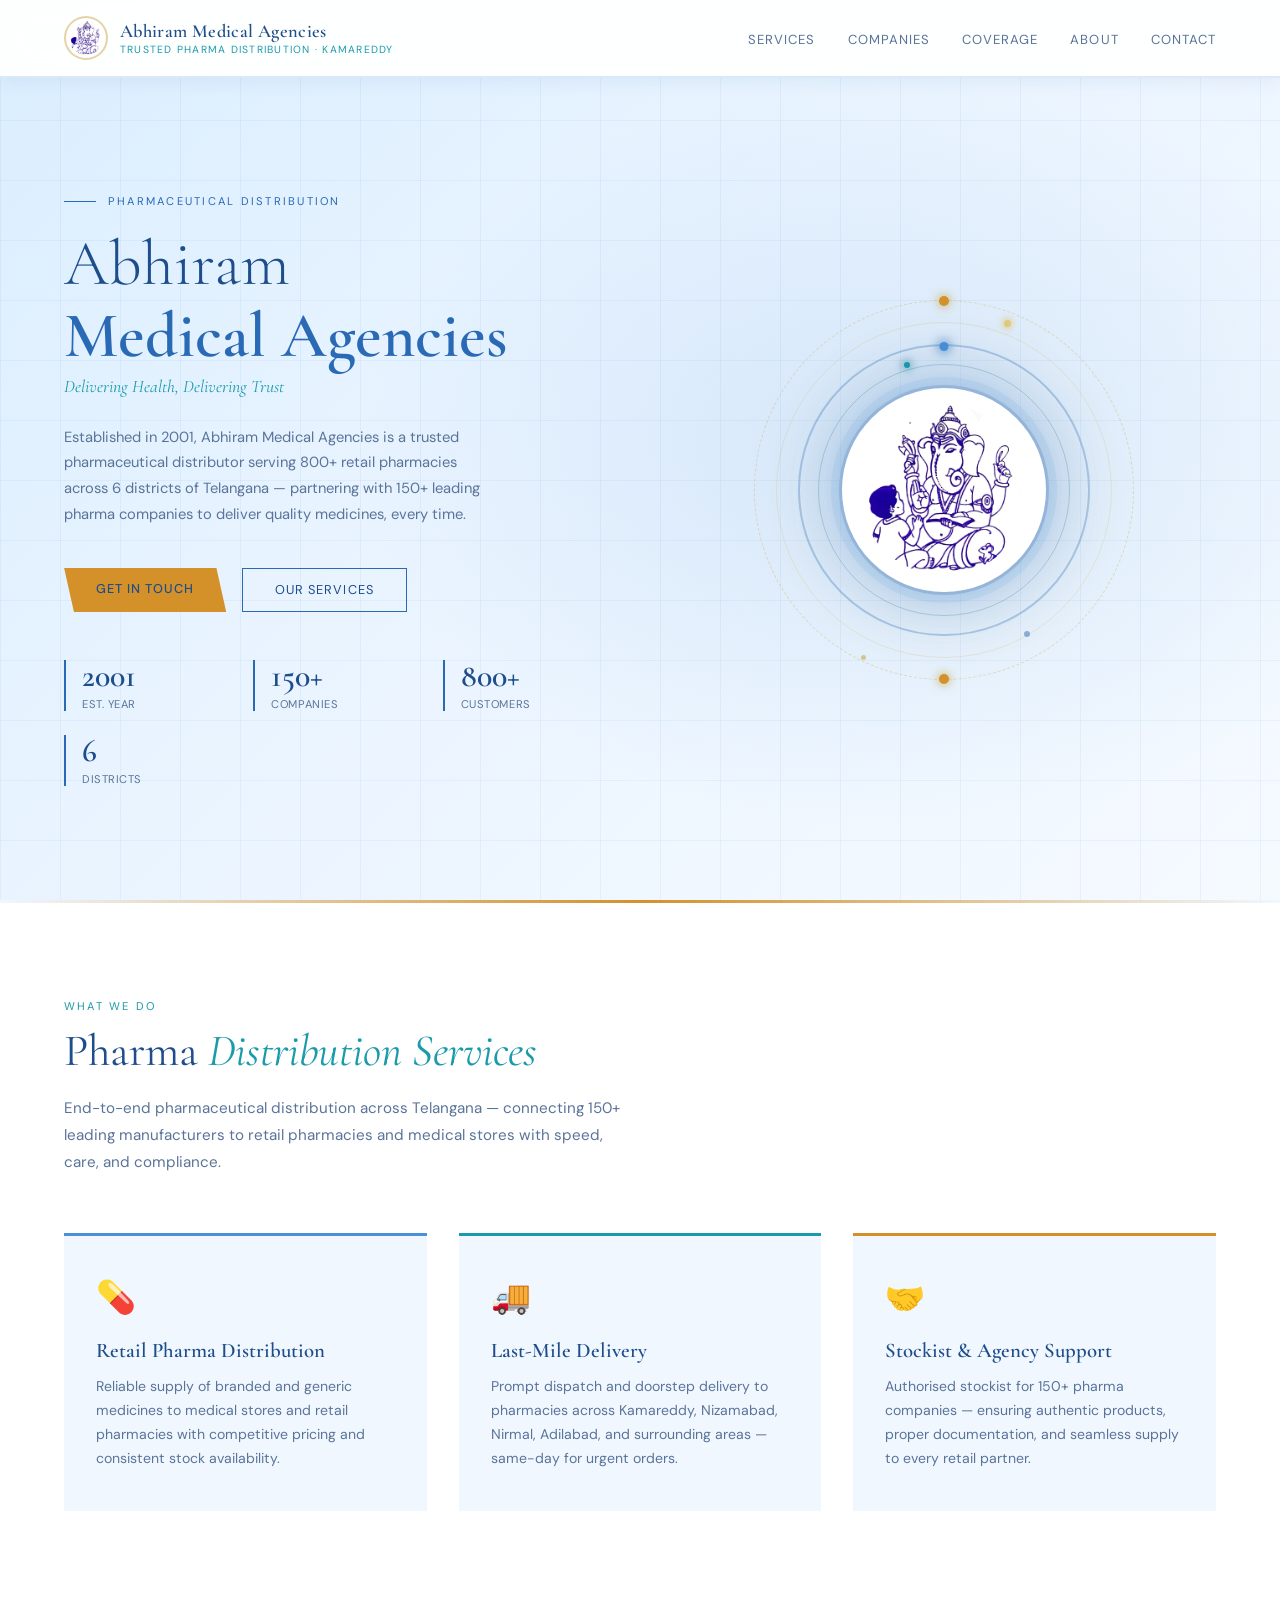
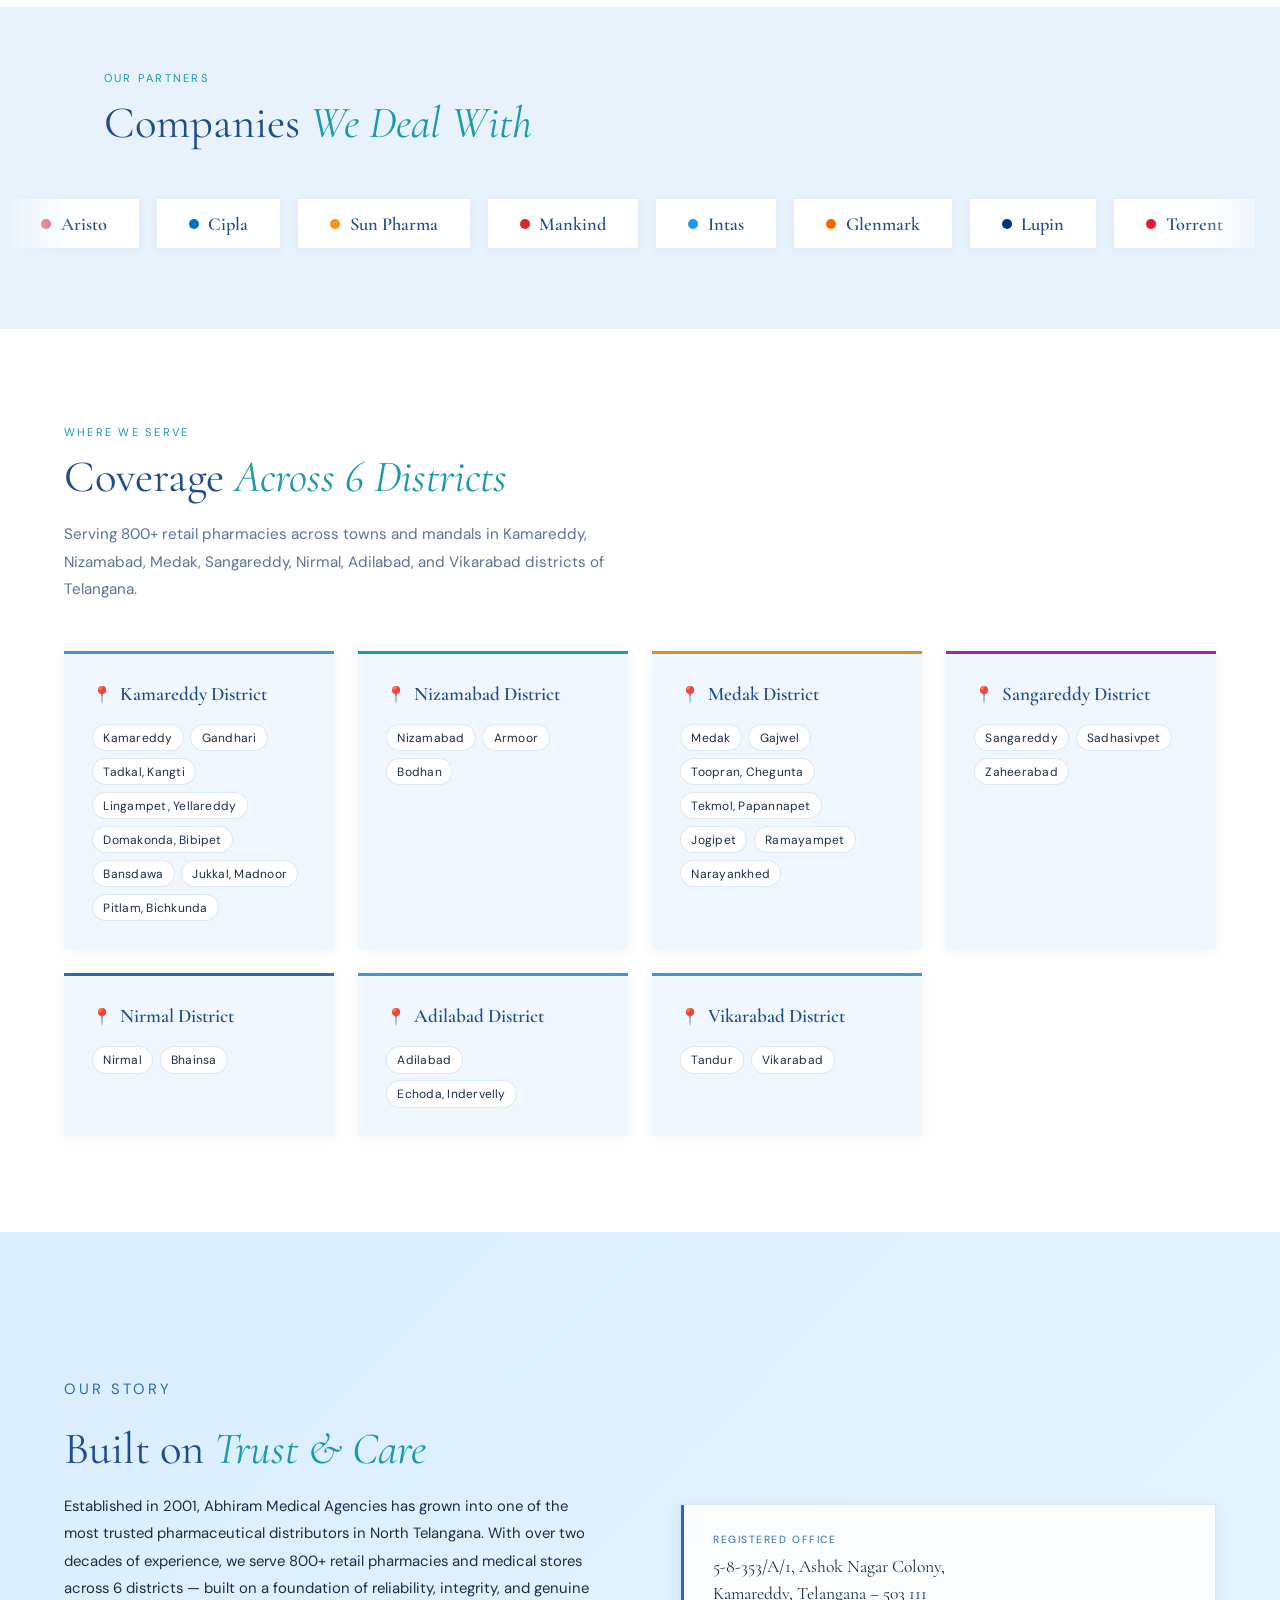
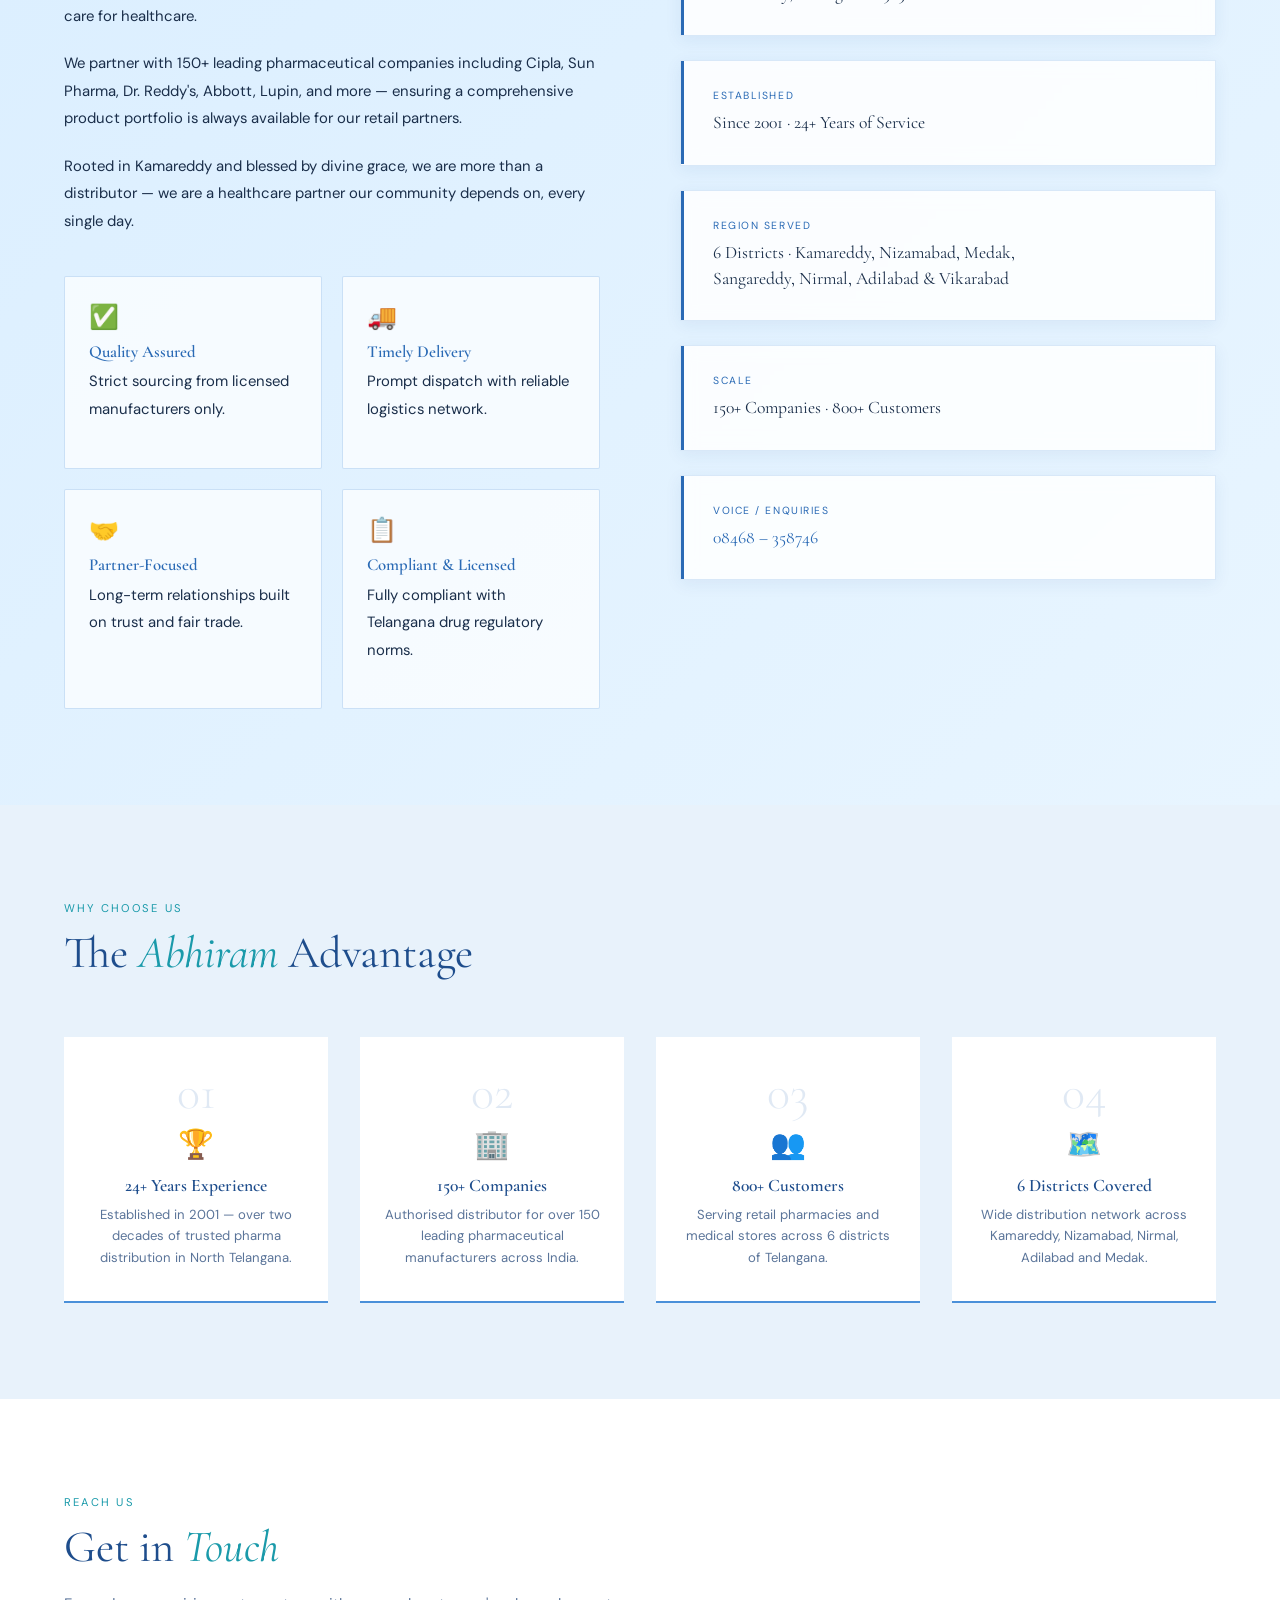
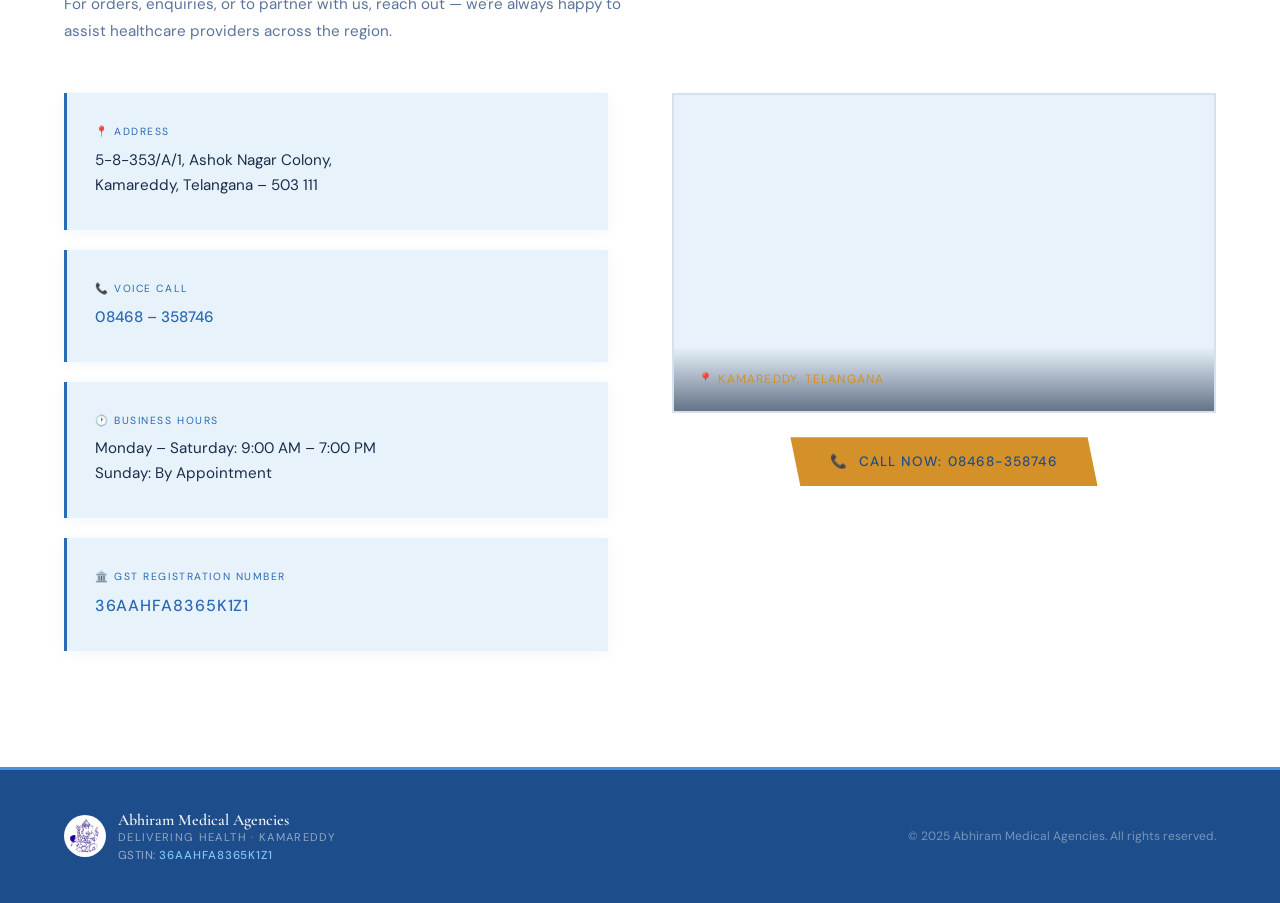
==== index.html @ 018c665d "Add files via upload" ====
<!DOCTYPE html>
<html lang="en">
<head>
  <meta charset="UTF-8" />
  <meta name="viewport" content="width=device-width, initial-scale=1.0"/>
  <title>Abhiram Medical Agencies — Kamareddy</title>
  <link rel="preconnect" href="https://fonts.googleapis.com">
  <link rel="preconnect" href="https://fonts.gstatic.com" crossorigin>
  <link href="https://fonts.googleapis.com/css2?family=Cormorant+Garamond:ital,wght@0,300;0,400;0,600;1,300;1,400&family=DM+Sans:wght@300;400;500&family=Playfair+Display:wght@400;700&display=swap" rel="stylesheet">
  <style>
    *, *::before, *::after { box-sizing: border-box; margin: 0; padding: 0; }

    :root {
      --navy: #1e4d8c;
      --cobalt: #2a6ab5;
      --sky: #4a90d9;
      --teal: #1a9aaa;
      --gold: #d4912a;
      --cream: #f0f7ff;
      --white: #ffffff;
      --light-grey: #e8f2fb;
      --text: #1a2e4a;
      --muted: #5a7499;
    }

    html { scroll-behavior: smooth; }

    body {
      font-family: 'DM Sans', sans-serif;
      color: var(--text);
      background: var(--cream);
      overflow-x: hidden;
    }

    /* ── NAV ── */
    nav {
      position: fixed; top: 0; left: 0; right: 0; z-index: 100;
      display: flex; align-items: center; justify-content: space-between;
      padding: 1rem 5vw;
      background: rgba(255,255,255,0.95);
      backdrop-filter: blur(12px);
      border-bottom: 2px solid rgba(74,144,217,0.2);
      box-shadow: 0 2px 20px rgba(30,77,140,0.08);
    }
    .nav-logo {
      display: flex; align-items: center; gap: 0.75rem;
    }
    .nav-logo img {
      height: 44px; width: 44px; object-fit: cover;
      border-radius: 50%;
      background: #fff;
      padding: 3px;
      border: 2px solid rgba(201,168,76,0.5);
    }
    .nav-brand {
      display: flex; flex-direction: column;
    }
    .nav-brand .name {
      font-family: 'Cormorant Garamond', serif;
      font-size: 1.15rem; font-weight: 600;
      color: var(--navy); letter-spacing: 0.02em;
      line-height: 1.2;
    }
    .nav-brand .tagline {
      font-size: 0.65rem; letter-spacing: 0.12em;
      color: var(--teal); text-transform: uppercase;
    }
    .nav-links {
      display: flex; gap: 2rem; list-style: none;
    }
    .nav-links a {
      color: var(--muted);
      text-decoration: none; font-size: 0.82rem;
      letter-spacing: 0.08em; text-transform: uppercase;
      transition: color 0.3s;
    }
    .nav-links a:hover { color: var(--cobalt); }

    /* ── HERO ── */
    #hero {
      min-height: 100vh;
      background: linear-gradient(135deg, #daeeff 0%, #eaf4ff 45%, #f5faff 100%);
      display: flex; align-items: center;
      position: relative; overflow: hidden;
      padding: 0 5vw;
    }
    #hero::before {
      content: '';
      position: absolute; inset: 0;
      background: radial-gradient(ellipse 60% 60% at 70% 50%, rgba(74,144,217,0.15) 0%, transparent 70%);
    }
    .hero-grid {
      position: absolute; inset: 0; pointer-events: none;
      background-image:
        linear-gradient(rgba(74,144,217,0.08) 1px, transparent 1px),
        linear-gradient(90deg, rgba(74,144,217,0.08) 1px, transparent 1px);
      background-size: 60px 60px;
    }
    .hero-content {
      position: relative; z-index: 2;
      display: grid; grid-template-columns: 1fr 1fr;
      align-items: center; gap: 4rem;
      width: 100%; max-width: 1200px; margin: 0 auto;
      padding-top: 5rem;
    }
    .hero-text {}
    .hero-eyebrow {
      font-size: 0.7rem; letter-spacing: 0.2em;
      text-transform: uppercase; color: var(--cobalt);
      margin-bottom: 1.25rem;
      display: flex; align-items: center; gap: 0.75rem;
    }
    .hero-eyebrow::before {
      content: ''; display: block;
      width: 32px; height: 1px; background: var(--cobalt);
    }
    .hero-title {
      font-family: 'Cormorant Garamond', serif;
      font-size: clamp(2.6rem, 5vw, 4.2rem);
      font-weight: 300; line-height: 1.12;
      color: var(--navy);
      margin-bottom: 0.25rem;
    }
    .hero-title span {
      display: block; font-weight: 600;
      color: var(--cobalt);
    }
    .hero-subtitle {
      font-family: 'Cormorant Garamond', serif;
      font-size: 1.1rem; font-style: italic;
      color: var(--teal);
      margin-bottom: 1.75rem;
    }
    .hero-desc {
      font-size: 0.92rem; line-height: 1.75;
      color: var(--muted);
      max-width: 440px;
      margin-bottom: 2.5rem;
    }
    .hero-ctas {
      display: flex; gap: 1rem; flex-wrap: wrap;
    }
    .btn-primary {
      background: var(--gold);
      color: var(--navy);
      padding: 0.8rem 2rem;
      border: none; cursor: pointer;
      font-family: 'DM Sans', sans-serif;
      font-size: 0.8rem; font-weight: 500;
      letter-spacing: 0.08em; text-transform: uppercase;
      text-decoration: none;
      transition: all 0.3s;
      clip-path: polygon(0 0, calc(100% - 10px) 0, 100% 100%, 10px 100%);
    }
    .btn-primary:hover {
      background: #e0b856; transform: translateY(-2px);
      box-shadow: 0 8px 24px rgba(201,168,76,0.35);
    }
    .btn-outline {
      background: transparent;
      color: var(--navy);
      padding: 0.8rem 2rem;
      border: 1.5px solid var(--cobalt);
      cursor: pointer;
      font-family: 'DM Sans', sans-serif;
      font-size: 0.8rem; font-weight: 400;
      letter-spacing: 0.08em; text-transform: uppercase;
      text-decoration: none;
      transition: all 0.3s;
    }
    .btn-outline:hover {
      background: var(--cobalt); color: var(--white);
    }
    .hero-visual {
      display: flex; justify-content: center; align-items: center;
    }
    .logo-showcase {
      position: relative;
      width: 380px; height: 380px;
      display: flex; align-items: center; justify-content: center;
    }

    /* Outermost glow halo */
    .logo-halo {
      position: absolute; inset: -10px;
      border-radius: 50%;
      background: radial-gradient(ellipse at center, rgba(201,168,76,0.08) 0%, transparent 70%);
      animation: pulse-halo 3s ease-in-out infinite;
    }
    @keyframes pulse-halo {
      0%, 100% { opacity: 0.5; transform: scale(1); }
      50% { opacity: 1; transform: scale(1.04); }
    }

    /* Ring 1 — outermost, dashed gold, slow CW */
    .ring-1 {
      position: absolute; inset: 0;
      border-radius: 50%;
      border: 1.5px dashed rgba(201,168,76,0.35);
      animation: spin-cw 28s linear infinite;
    }
    .ring-1::before, .ring-1::after {
      content: '';
      position: absolute;
      width: 10px; height: 10px; border-radius: 50%;
      background: var(--gold);
      box-shadow: 0 0 8px 2px rgba(201,168,76,0.6);
    }
    .ring-1::before { top: -5px; left: 50%; transform: translateX(-50%); }
    .ring-1::after  { bottom: -5px; left: 50%; transform: translateX(-50%); }

    /* Ring 2 — gold solid thin, CCW */
    .ring-2 {
      position: absolute; inset: 22px;
      border-radius: 50%;
      border: 1px solid rgba(201,168,76,0.18);
      animation: spin-ccw 20s linear infinite;
    }
    .ring-2::before {
      content: '';
      position: absolute;
      width: 7px; height: 7px; border-radius: 50%;
      background: #e0c97a;
      box-shadow: 0 0 6px 2px rgba(224,201,122,0.7);
      top: -3.5px; right: 30%;
    }
    .ring-2::after {
      content: '';
      position: absolute;
      width: 5px; height: 5px; border-radius: 50%;
      background: rgba(201,168,76,0.6);
      bottom: -2.5px; left: 25%;
    }

    /* Ring 3 — sky blue, medium CW */
    .ring-3 {
      position: absolute; inset: 44px;
      border-radius: 50%;
      border: 2px solid rgba(46,109,180,0.3);
      animation: spin-cw 16s linear infinite;
    }
    .ring-3::before {
      content: '';
      position: absolute;
      width: 9px; height: 9px; border-radius: 50%;
      background: var(--sky);
      box-shadow: 0 0 10px 3px rgba(46,109,180,0.5);
      top: -4.5px; left: 50%; transform: translateX(-50%);
    }
    .ring-3::after {
      content: '';
      position: absolute;
      width: 6px; height: 6px; border-radius: 50%;
      background: rgba(46,109,180,0.5);
      bottom: -3px; right: 20%;
    }

    /* Ring 4 — teal accent, CCW fast */
    .ring-4 {
      position: absolute; inset: 64px;
      border-radius: 50%;
      border: 1.5px solid rgba(29,122,138,0.25);
      animation: spin-ccw 12s linear infinite;
    }
    .ring-4::before {
      content: '';
      position: absolute;
      width: 6px; height: 6px; border-radius: 50%;
      background: var(--teal);
      box-shadow: 0 0 8px 2px rgba(29,122,138,0.6);
      top: -3px; left: 35%; transform: translateX(-50%);
    }

    @keyframes spin-cw  { to { transform: rotate(360deg); } }
    @keyframes spin-ccw { to { transform: rotate(-360deg); } }

    /* SVG orbit track (decorative arc markers) */
    .ring-svg {
      position: absolute; inset: 0;
      width: 100%; height: 100%;
      animation: spin-cw 40s linear infinite;
      opacity: 0.18;
    }

    /* Center circle */
    .logo-circle {
      position: relative; z-index: 2;
      width: 210px; height: 210px; border-radius: 50%;
      background: #ffffff;
      border: 3px solid rgba(42,106,181,0.5);
      display: flex; align-items: center; justify-content: center;
      box-shadow:
        0 0 0 8px rgba(74,144,217,0.1),
        0 0 50px rgba(74,144,217,0.3),
        0 0 80px rgba(30,77,140,0.15);
      animation: pulse-border 4s ease-in-out infinite;
      overflow: hidden;
    }
    @keyframes pulse-border {
      0%, 100% { box-shadow: 0 0 0 8px rgba(74,144,217,0.1), 0 0 50px rgba(74,144,217,0.3), 0 0 80px rgba(30,77,140,0.15); }
      50%       { box-shadow: 0 0 0 14px rgba(74,144,217,0.15), 0 0 70px rgba(74,144,217,0.45), 0 0 100px rgba(30,77,140,0.25); }
    }
    .logo-circle img {
      width: 170px; height: 170px;
      object-fit: cover;
      border-radius: 50%;
      background: #ffffff;
      opacity: 1;
      animation: float 6s ease-in-out infinite;
    }
    @keyframes float {
      0%, 100% { transform: translateY(0px); }
      50% { transform: translateY(-6px); }
    }
    .hero-stats {
      display: grid; grid-template-columns: repeat(3, 1fr);
      gap: 1.5rem; margin-top: 3rem;
    }
    .stat {
      border-left: 2px solid var(--cobalt);
      padding-left: 1rem;
    }
    .stat-num {
      font-family: 'Cormorant Garamond', serif;
      font-size: 2rem; font-weight: 600;
      color: var(--navy); line-height: 1;
    }
    .stat-label {
      font-size: 0.7rem; letter-spacing: 0.05em;
      color: var(--muted);
      text-transform: uppercase; margin-top: 0.3rem;
    }

    /* ── DIVIDER ── */
    .gold-divider {
      height: 3px;
      background: linear-gradient(90deg, transparent, var(--gold), transparent);
    }

    /* ── SECTION BASE ── */
    section { padding: 6rem 5vw; }
    .section-inner { max-width: 1200px; margin: 0 auto; }
    .section-eyebrow {
      font-size: 0.7rem; letter-spacing: 0.2em;
      text-transform: uppercase; color: var(--teal);
      margin-bottom: 0.75rem;
    }
    .section-title {
      font-family: 'Cormorant Garamond', serif;
      font-size: clamp(2rem, 3.5vw, 2.8rem);
      font-weight: 400; line-height: 1.2;
      color: var(--navy);
      margin-bottom: 1rem;
    }
    .section-title em { font-style: italic; color: var(--teal); }
    .section-lead {
      font-size: 0.95rem; color: var(--muted);
      line-height: 1.8; max-width: 560px;
    }

    /* ── SERVICES ── */
    #services { background: var(--white); }
    .services-grid {
      display: grid;
      grid-template-columns: repeat(auto-fit, minmax(260px, 1fr));
      gap: 2rem; margin-top: 3.5rem;
    }
    .service-card {
      background: var(--cream);
      padding: 2.5rem 2rem;
      border-top: 3px solid var(--sky);
      position: relative;
      transition: transform 0.3s, box-shadow 0.3s;
    }
    .service-card:hover {
      transform: translateY(-6px);
      box-shadow: 0 20px 50px rgba(13,31,60,0.12);
    }
    .service-card:nth-child(2) { border-top-color: var(--teal); }
    .service-card:nth-child(3) { border-top-color: var(--gold); }
    .service-card:nth-child(4) { border-top-color: var(--cobalt); }
    .service-icon {
      font-size: 2rem; margin-bottom: 1.25rem;
    }
    .service-name {
      font-family: 'Cormorant Garamond', serif;
      font-size: 1.3rem; font-weight: 600;
      color: var(--navy); margin-bottom: 0.75rem;
    }
    .service-desc {
      font-size: 0.88rem; color: var(--muted); line-height: 1.7;
    }

    /* ── ABOUT ── */
    #about {
      background: linear-gradient(135deg, #daeeff 0%, #e8f5ff 100%);
    }
    #about .section-title { color: var(--navy); }
    #about .section-lead { color: var(--muted); }
    #about .section-eyebrow { color: var(--cobalt); }
    .about-grid {
      display: grid; grid-template-columns: 1fr 1fr;
      gap: 5rem; align-items: center; margin-top: 3rem;
    }
    .about-text p {
      font-size: 0.93rem; color: var(--text);
      line-height: 1.85; margin-bottom: 1.25rem;
    }
    .about-pillars {
      display: grid; grid-template-columns: 1fr 1fr;
      gap: 1.25rem; margin-top: 2.5rem;
    }
    .pillar {
      padding: 1.5rem;
      background: rgba(255,255,255,0.7);
      border: 1px solid rgba(74,144,217,0.25);
      border-radius: 2px;
    }
    .pillar-icon { font-size: 1.5rem; margin-bottom: 0.6rem; }
    .pillar-title {
      font-family: 'Cormorant Garamond', serif;
      font-size: 1.05rem; font-weight: 600;
      color: var(--cobalt); margin-bottom: 0.4rem;
    }
    .pillar-text {
      font-size: 0.8rem; color: var(--muted);
      line-height: 1.6;
    }
    .about-visual {
      position: relative;
    }
    .about-badge-wrap {
      display: flex; flex-direction: column; gap: 1.5rem;
    }
    .info-badge {
      background: rgba(255,255,255,0.85);
      border: 1px solid rgba(74,144,217,0.2);
      padding: 1.75rem 2rem;
      backdrop-filter: blur(8px);
      position: relative;
      overflow: hidden;
      box-shadow: 0 4px 16px rgba(30,77,140,0.07);
    }
    .info-badge::before {
      content: ''; position: absolute;
      left: 0; top: 0; bottom: 0; width: 3px;
      background: var(--cobalt);
    }
    .info-badge-label {
      font-size: 0.65rem; letter-spacing: 0.15em;
      text-transform: uppercase; color: var(--cobalt);
      margin-bottom: 0.5rem;
    }
    .info-badge-value {
      font-family: 'Cormorant Garamond', serif;
      font-size: 1.1rem; font-weight: 400;
      color: var(--text); line-height: 1.5;
    }
    .info-badge-value a {
      color: var(--cobalt); text-decoration: none;
    }
    .info-badge-value a:hover { color: var(--teal); }

    /* ── WHY US ── */
    #why { background: var(--light-grey); }
    .why-grid {
      display: grid;
      grid-template-columns: repeat(auto-fit, minmax(200px, 1fr));
      gap: 2rem; margin-top: 3.5rem;
    }
    .why-item {
      text-align: center; padding: 2rem 1.5rem;
      background: var(--white);
      border-bottom: 2px solid var(--sky);
      transition: border-color 0.3s, transform 0.3s;
    }
    .why-item:hover {
      border-bottom-color: var(--gold);
      transform: translateY(-4px);
    }
    .why-num {
      font-family: 'Cormorant Garamond', serif;
      font-size: 3rem; font-weight: 300;
      color: rgba(46,109,180,0.15); line-height: 1;
      margin-bottom: 0.5rem;
    }
    .why-icon { font-size: 1.8rem; margin-bottom: 0.75rem; }
    .why-title {
      font-family: 'Cormorant Garamond', serif;
      font-size: 1.1rem; font-weight: 600;
      color: var(--navy); margin-bottom: 0.5rem;
    }
    .why-text {
      font-size: 0.82rem; color: var(--muted); line-height: 1.65;
    }

    /* ── CONTACT ── */
    #contact { background: var(--white); }
    .contact-wrapper {
      display: grid; grid-template-columns: 1fr 1fr;
      gap: 4rem; margin-top: 3rem; align-items: start;
    }
    .contact-info {}
    .contact-card {
      background: var(--light-grey);
      border-left: 3px solid var(--cobalt);
      padding: 2rem 2rem 2rem 1.75rem;
      margin-bottom: 1.25rem;
      box-shadow: 0 2px 12px rgba(30,77,140,0.06);
    }
    .contact-card-label {
      font-size: 0.65rem; letter-spacing: 0.15em;
      text-transform: uppercase; color: var(--cobalt);
      margin-bottom: 0.6rem;
    }
    .contact-card-value {
      font-size: 0.95rem; color: var(--text);
      line-height: 1.65;
    }
    .contact-card-value a {
      color: var(--cobalt);
      text-decoration: none; font-weight: 500;
    }
    .contact-card-value a:hover { color: var(--teal); }
    .map-wrap {
      background: var(--light-grey);
      height: 320px; overflow: hidden;
      border: 2px solid rgba(13,31,60,0.08);
      position: relative;
    }
    .map-wrap iframe {
      width: 100%; height: 100%;
      border: none; display: block;
    }
    .map-overlay {
      position: absolute; bottom: 0; left: 0; right: 0;
      background: linear-gradient(transparent, rgba(13,31,60,0.6));
      padding: 1.5rem; pointer-events: none;
    }
    .map-label {
      font-size: 0.75rem; letter-spacing: 0.1em;
      text-transform: uppercase; color: var(--gold);
    }

    /* ── FOOTER ── */
    footer {
      background: var(--navy);
      padding: 2.5rem 5vw;
      display: flex; align-items: center;
      justify-content: space-between; flex-wrap: wrap; gap: 1rem;
      border-top: 3px solid var(--sky);
    }
    .footer-logo {
      display: flex; align-items: center; gap: 0.75rem;
    }
    .footer-logo img {
      height: 42px; width: 42px; object-fit: cover;
      border-radius: 50%;
      background: #fff;
      padding: 2px;
      border: 2px solid rgba(255,255,255,0.4);
    }
    .footer-brand {
      font-family: 'Cormorant Garamond', serif;
      font-size: 1rem; font-weight: 600; color: rgba(255,255,255,0.92);
    }
    .footer-copy {
      font-size: 0.75rem; color: rgba(255,255,255,0.4);
    }
    .footer-tagline {
      font-size: 0.7rem; letter-spacing: 0.12em;
      text-transform: uppercase; color: rgba(255,255,255,0.5);
    }
    .footer-gst {
      font-size: 0.72rem; color: rgba(255,255,255,0.55);
      letter-spacing: 0.04em; margin-top: 0.2rem;
    }
    .footer-gst span {
      color: #7ec8f0; font-weight: 500; letter-spacing: 0.08em;
    }

    /* ── TICKER ── */
    .ticker-wrapper {
      overflow: hidden;
      padding: 1rem 0;
      position: relative;
    }
    .ticker-wrapper::before,
    .ticker-wrapper::after {
      content: '';
      position: absolute; top: 0; bottom: 0; width: 80px; z-index: 2;
      pointer-events: none;
    }
    .ticker-wrapper::before {
      left: 0;
      background: linear-gradient(to right, var(--light-grey), transparent);
    }
    .ticker-wrapper::after {
      right: 0;
      background: linear-gradient(to left, var(--light-grey), transparent);
    }
    .ticker-track {
      display: flex; gap: 0;
      width: max-content;
      animation: ticker-scroll 35s linear infinite;
    }
    .ticker-track:hover { animation-play-state: paused; }
    @keyframes ticker-scroll {
      0%   { transform: translateX(0); }
      100% { transform: translateX(-50%); }
    }
    .ticker-item {
      display: flex; align-items: center; gap: 0.6rem;
      padding: 0.85rem 2rem;
      background: var(--white);
      border: 1px solid rgba(74,144,217,0.15);
      margin: 0 0.5rem;
      border-radius: 2px;
      font-family: 'Cormorant Garamond', serif;
      font-size: 1.15rem; font-weight: 600;
      color: var(--navy);
      white-space: nowrap;
      box-shadow: 0 2px 8px rgba(30,77,140,0.06);
      transition: box-shadow 0.2s, transform 0.2s;
      cursor: default;
    }
    .ticker-item:hover {
      box-shadow: 0 6px 20px rgba(30,77,140,0.14);
      transform: translateY(-2px);
    }
    .company-dot {
      display: inline-block;
      width: 10px; height: 10px;
      border-radius: 50%;
      flex-shrink: 0;
    }

    /* ── COVERAGE ── */
    .coverage-grid {
      display: grid;
      grid-template-columns: repeat(auto-fit, minmax(260px, 1fr));
      gap: 1.5rem;
      margin-top: 3rem;
    }
    .district-card {
      background: var(--cream);
      border-top: 3px solid var(--sky);
      padding: 1.75rem;
      box-shadow: 0 2px 12px rgba(30,77,140,0.06);
      transition: transform 0.3s, box-shadow 0.3s;
    }
    .district-card:hover {
      transform: translateY(-4px);
      box-shadow: 0 10px 30px rgba(30,77,140,0.12);
    }
    .district-card:nth-child(2) { border-top-color: var(--teal); }
    .district-card:nth-child(3) { border-top-color: var(--gold); }
    .district-card:nth-child(4) { border-top-color: #9c27b0; }
    .district-card:nth-child(5) { border-top-color: var(--cobalt); }
    .district-header {
      display: flex; align-items: center; gap: 0.5rem;
      margin-bottom: 1.1rem;
    }
    .district-pin { font-size: 1rem; }
    .district-name {
      font-family: 'Cormorant Garamond', serif;
      font-size: 1.2rem; font-weight: 600;
      color: var(--navy);
    }
    .town-list {
      display: flex; flex-wrap: wrap; gap: 0.4rem;
    }
    .town-tag {
      background: var(--white);
      border: 1px solid rgba(74,144,217,0.2);
      color: var(--text);
      font-size: 0.75rem;
      padding: 0.3rem 0.65rem;
      border-radius: 20px;
      letter-spacing: 0.02em;
    }

    /* ── SCROLL REVEAL ── */
    .reveal {
      opacity: 0; transform: translateY(24px);
      transition: opacity 0.7s ease, transform 0.7s ease;
    }
    .reveal.visible {
      opacity: 1; transform: translateY(0);
    }

    /* ── RESPONSIVE ── */
    @media (max-width: 860px) {
      .hero-content { grid-template-columns: 1fr; text-align: center; }
      .hero-text { order: 2; }
      .hero-visual { order: 1; }
      .hero-eyebrow { justify-content: center; }
      .hero-desc { max-width: 100%; margin: 0 auto 2.5rem; }
      .hero-ctas { justify-content: center; }
      .hero-stats { justify-items: start; }
      .about-grid { grid-template-columns: 1fr; gap: 2.5rem; }
      .contact-wrapper { grid-template-columns: 1fr; }
      .nav-links { display: none; }
      .logo-showcase { width: 260px; height: 260px; }
      .logo-circle { width: 150px; height: 150px; }
      .logo-circle img { width: 110px; height: 110px; }
      .ring-svg { width: 260px; height: 260px; }
    }
  </style>
</head>
<body>

<!-- NAV -->
<nav>
  <div class="nav-logo">
    <img src="abhiram_logo.jpeg" alt="Abhiram Medical Agencies Logo" />
    <div class="nav-brand">
      <span class="name">Abhiram Medical Agencies</span>
      <span class="tagline">Trusted Pharma Distribution · Kamareddy</span>
    </div>
  </div>
  <ul class="nav-links">
    <li><a href="#services">Services</a></li>
    <li><a href="#companies">Companies</a></li>
    <li><a href="#coverage">Coverage</a></li>
    <li><a href="#about">About</a></li>
    <li><a href="#contact">Contact</a></li>
  </ul>
</nav>

<!-- HERO -->
<section id="hero">
  <div class="hero-grid"></div>
  <div class="hero-content">
    <div class="hero-text">
      <div class="hero-eyebrow">Pharmaceutical Distribution</div>
      <h1 class="hero-title">
        Abhiram
        <span>Medical Agencies</span>
      </h1>
      <p class="hero-subtitle">Delivering Health, Delivering Trust</p>
      <p class="hero-desc">
        Established in 2001, Abhiram Medical Agencies is a trusted pharmaceutical distributor serving 800+ retail pharmacies across 6 districts of Telangana — partnering with 150+ leading pharma companies to deliver quality medicines, every time.
      </p>
      <div class="hero-ctas">
        <a href="#contact" class="btn-primary">Get in Touch</a>
        <a href="#services" class="btn-outline">Our Services</a>
      </div>
      <div class="hero-stats">
        <div class="stat">
          <div class="stat-num">2001</div>
          <div class="stat-label">Est. Year</div>
        </div>
        <div class="stat">
          <div class="stat-num">150+</div>
          <div class="stat-label">Companies</div>
        </div>
        <div class="stat">
          <div class="stat-num">800+</div>
          <div class="stat-label">Customers</div>
        </div>
        <div class="stat">
          <div class="stat-num">6</div>
          <div class="stat-label">Districts</div>
        </div>
      </div>
    </div>
    <div class="hero-visual">
      <div class="logo-showcase">
        <div class="logo-halo"></div>
        <div class="ring-1"></div>
        <div class="ring-2"></div>
        <div class="ring-3"></div>
        <div class="ring-4"></div>
        <!-- SVG decorative tick marks on the outermost orbit -->
        <svg class="ring-svg" viewBox="0 0 380 380" xmlns="http://www.w3.org/2000/svg">
          <circle cx="190" cy="190" r="188" fill="none" stroke="rgba(201,168,76,0.5)" stroke-width="0.5"
            stroke-dasharray="4 28" stroke-linecap="round"/>
        </svg>
        <div class="logo-circle">
          <img src="abhiram_logo.jpeg" alt="Abhiram Logo" />
        </div>
      </div>
    </div>
  </div>
</section>

<div class="gold-divider"></div>

<!-- SERVICES -->
<section id="services">
  <div class="section-inner">
    <p class="section-eyebrow reveal">What We Do</p>
    <h2 class="section-title reveal">Pharma <em>Distribution Services</em></h2>
    <p class="section-lead reveal">
      End-to-end pharmaceutical distribution across Telangana — connecting 150+ leading manufacturers to retail pharmacies and medical stores with speed, care, and compliance.
    </p>
    <div class="services-grid">
      <div class="service-card reveal">
        <div class="service-icon">💊</div>
        <div class="service-name">Retail Pharma Distribution</div>
        <p class="service-desc">Reliable supply of branded and generic medicines to medical stores and retail pharmacies with competitive pricing and consistent stock availability.</p>
      </div>
      <div class="service-card reveal">
        <div class="service-icon">🚚</div>
        <div class="service-name">Last-Mile Delivery</div>
        <p class="service-desc">Prompt dispatch and doorstep delivery to pharmacies across Kamareddy, Nizamabad, Nirmal, Adilabad, and surrounding areas — same-day for urgent orders.</p>
      </div>
      <div class="service-card reveal">
        <div class="service-icon">🤝</div>
        <div class="service-name">Stockist & Agency Support</div>
        <p class="service-desc">Authorised stockist for 150+ pharma companies — ensuring authentic products, proper documentation, and seamless supply to every retail partner.</p>
      </div>
    </div>
  </div>
</section>

<!-- COMPANIES TICKER -->
<section id="companies" style="background: var(--light-grey); padding: 4rem 0; overflow:hidden;">
  <div class="section-inner" style="padding-bottom:0;">
    <p class="section-eyebrow reveal" style="padding: 0 5vw;">Our Partners</p>
    <h2 class="section-title reveal" style="padding: 0 5vw; margin-bottom:2rem;">Companies <em>We Deal With</em></h2>
  </div>
  <div class="ticker-wrapper">
    <div class="ticker-track">
      <!-- rendered twice for seamless loop -->
      <div class="ticker-item"><span class="company-dot" style="background:#e63946"></span>Aristo</div>
      <div class="ticker-item"><span class="company-dot" style="background:#0070c0"></span>Cipla</div>
      <div class="ticker-item"><span class="company-dot" style="background:#f7931e"></span>Sun Pharma</div>
      <div class="ticker-item"><span class="company-dot" style="background:#d62828"></span>Mankind</div>
      <div class="ticker-item"><span class="company-dot" style="background:#2196f3"></span>Intas</div>
      <div class="ticker-item"><span class="company-dot" style="background:#ff6600"></span>Glenmark</div>
      <div class="ticker-item"><span class="company-dot" style="background:#003087"></span>Lupin</div>
      <div class="ticker-item"><span class="company-dot" style="background:#e31837"></span>Torrent</div>
      <div class="ticker-item"><span class="company-dot" style="background:#00529b"></span>Macleods</div>
      <div class="ticker-item"><span class="company-dot" style="background:#c8102e"></span>Alkem</div>
      <div class="ticker-item"><span class="company-dot" style="background:#0057a8"></span>Bluecross</div>
      <div class="ticker-item"><span class="company-dot" style="background:#009444"></span>Micro</div>
      <div class="ticker-item"><span class="company-dot" style="background:#e2001a"></span>Dr. Reddy's</div>
      <div class="ticker-item"><span class="company-dot" style="background:#cf0a2c"></span>Abbott</div>
      <div class="ticker-item"><span class="company-dot" style="background:#e4002b"></span>Zydus</div>
      <div class="ticker-item"><span class="company-dot" style="background:#6d3078"></span>Eris</div>
      <div class="ticker-item"><span class="company-dot" style="background:#007dc3"></span>Ipca</div>
      <!-- duplicate for loop -->
      <div class="ticker-item"><span class="company-dot" style="background:#e63946"></span>Aristo</div>
      <div class="ticker-item"><span class="company-dot" style="background:#0070c0"></span>Cipla</div>
      <div class="ticker-item"><span class="company-dot" style="background:#f7931e"></span>Sun Pharma</div>
      <div class="ticker-item"><span class="company-dot" style="background:#d62828"></span>Mankind</div>
      <div class="ticker-item"><span class="company-dot" style="background:#2196f3"></span>Intas</div>
      <div class="ticker-item"><span class="company-dot" style="background:#ff6600"></span>Glenmark</div>
      <div class="ticker-item"><span class="company-dot" style="background:#003087"></span>Lupin</div>
      <div class="ticker-item"><span class="company-dot" style="background:#e31837"></span>Torrent</div>
      <div class="ticker-item"><span class="company-dot" style="background:#00529b"></span>Macleods</div>
      <div class="ticker-item"><span class="company-dot" style="background:#c8102e"></span>Alkem</div>
      <div class="ticker-item"><span class="company-dot" style="background:#0057a8"></span>Bluecross</div>
      <div class="ticker-item"><span class="company-dot" style="background:#009444"></span>Micro</div>
      <div class="ticker-item"><span class="company-dot" style="background:#e2001a"></span>Dr. Reddy's</div>
      <div class="ticker-item"><span class="company-dot" style="background:#cf0a2c"></span>Abbott</div>
      <div class="ticker-item"><span class="company-dot" style="background:#e4002b"></span>Zydus</div>
      <div class="ticker-item"><span class="company-dot" style="background:#6d3078"></span>Eris</div>
      <div class="ticker-item"><span class="company-dot" style="background:#007dc3"></span>Ipca</div>
    </div>
  </div>
</section>

<!-- COVERAGE AREA -->
<section id="coverage" style="background: var(--white);">
  <div class="section-inner">
    <p class="section-eyebrow reveal">Where We Serve</p>
    <h2 class="section-title reveal">Coverage <em>Across 6 Districts</em></h2>
    <p class="section-lead reveal">Serving 800+ retail pharmacies across towns and mandals in Kamareddy, Nizamabad, Medak, Sangareddy, Nirmal, Adilabad, and Vikarabad districts of Telangana.</p>
    <div class="coverage-grid reveal">

      <div class="district-card">
        <div class="district-header">
          <span class="district-pin">📍</span>
          <span class="district-name">Kamareddy District</span>
        </div>
        <div class="town-list">
          <span class="town-tag">Kamareddy</span>
          <span class="town-tag">Gandhari</span>
          <span class="town-tag">Tadkal, Kangti</span>
          <span class="town-tag">Lingampet, Yellareddy</span>
          <span class="town-tag">Domakonda, Bibipet</span>
          <span class="town-tag">Bansdawa</span>
          <span class="town-tag">Jukkal, Madnoor</span>
          <span class="town-tag">Pitlam, Bichkunda</span>
        </div>
      </div>

      <div class="district-card">
        <div class="district-header">
          <span class="district-pin">📍</span>
          <span class="district-name">Nizamabad District</span>
        </div>
        <div class="town-list">
          <span class="town-tag">Nizamabad</span>
          <span class="town-tag">Armoor</span>
          <span class="town-tag">Bodhan</span>
        </div>
      </div>

      <div class="district-card">
        <div class="district-header">
          <span class="district-pin">📍</span>
          <span class="district-name">Medak District</span>
        </div>
        <div class="town-list">
          <span class="town-tag">Medak</span>
          <span class="town-tag">Gajwel</span>
          <span class="town-tag">Toopran, Chegunta</span>
          <span class="town-tag">Tekmol, Papannapet</span>
          <span class="town-tag">Jogipet</span>
          <span class="town-tag">Ramayampet</span>
          <span class="town-tag">Narayankhed</span>
        </div>
      </div>

      <div class="district-card">
        <div class="district-header">
          <span class="district-pin">📍</span>
          <span class="district-name">Sangareddy District</span>
        </div>
        <div class="town-list">
          <span class="town-tag">Sangareddy</span>
          <span class="town-tag">Sadhasivpet</span>
          <span class="town-tag">Zaheerabad</span>
        </div>
      </div>

      <div class="district-card">
        <div class="district-header">
          <span class="district-pin">📍</span>
          <span class="district-name">Nirmal District</span>
        </div>
        <div class="town-list">
          <span class="town-tag">Nirmal</span>
          <span class="town-tag">Bhainsa</span>
        </div>
      </div>

      <div class="district-card">
        <div class="district-header">
          <span class="district-pin">📍</span>
          <span class="district-name">Adilabad District</span>
        </div>
        <div class="town-list">
          <span class="town-tag">Adilabad</span>
          <span class="town-tag">Echoda, Indervelly</span>
        </div>
      </div>

      <div class="district-card">
        <div class="district-header">
          <span class="district-pin">📍</span>
          <span class="district-name">Vikarabad District</span>
        </div>
        <div class="town-list">
          <span class="town-tag">Tandur</span>
          <span class="town-tag">Vikarabad</span>
        </div>
      </div>

    </div>
  </div>
</section>

<!-- ABOUT -->
<section id="about">
  <div class="section-inner">
    <div class="about-grid">
      <div class="about-text">
        <p class="section-eyebrow reveal">Our Story</p>
        <h2 class="section-title reveal">Built on <em>Trust &amp; Care</em></h2>
        <div class="reveal">
          <p>Established in 2001, Abhiram Medical Agencies has grown into one of the most trusted pharmaceutical distributors in North Telangana. With over two decades of experience, we serve 800+ retail pharmacies and medical stores across 6 districts — built on a foundation of reliability, integrity, and genuine care for healthcare.</p>
          <p>We partner with 150+ leading pharmaceutical companies including Cipla, Sun Pharma, Dr. Reddy's, Abbott, Lupin, and more — ensuring a comprehensive product portfolio is always available for our retail partners.</p>
          <p>Rooted in Kamareddy and blessed by divine grace, we are more than a distributor — we are a healthcare partner our community depends on, every single day.</p>
        </div>
        <div class="about-pillars reveal">
          <div class="pillar">
            <div class="pillar-icon">✅</div>
            <div class="pillar-title">Quality Assured</div>
            <p class="pillar-text">Strict sourcing from licensed manufacturers only.</p>
          </div>
          <div class="pillar">
            <div class="pillar-icon">🚚</div>
            <div class="pillar-title">Timely Delivery</div>
            <p class="pillar-text">Prompt dispatch with reliable logistics network.</p>
          </div>
          <div class="pillar">
            <div class="pillar-icon">🤝</div>
            <div class="pillar-title">Partner-Focused</div>
            <p class="pillar-text">Long-term relationships built on trust and fair trade.</p>
          </div>
          <div class="pillar">
            <div class="pillar-icon">📋</div>
            <div class="pillar-title">Compliant & Licensed</div>
            <p class="pillar-text">Fully compliant with Telangana drug regulatory norms.</p>
          </div>
        </div>
      </div>
      <div class="about-visual reveal">
        <div class="about-badge-wrap">
          <div class="info-badge">
            <div class="info-badge-label">Registered Office</div>
            <div class="info-badge-value">5-8-353/A/1, Ashok Nagar Colony,<br>Kamareddy, Telangana – 503 111</div>
          </div>
          <div class="info-badge">
            <div class="info-badge-label">Established</div>
            <div class="info-badge-value">Since 2001 · 24+ Years of Service</div>
          </div>
          <div class="info-badge">
            <div class="info-badge-label">Region Served</div>
            <div class="info-badge-value">6 Districts · Kamareddy, Nizamabad, Medak,<br>Sangareddy, Nirmal, Adilabad &amp; Vikarabad</div>
          </div>
          <div class="info-badge">
            <div class="info-badge-label">Scale</div>
            <div class="info-badge-value">150+ Companies · 800+ Customers</div>
          </div>
          <div class="info-badge">
            <div class="info-badge-label">Voice / Enquiries</div>
            <div class="info-badge-value"><a href="tel:08468358746">08468 – 358746</a></div>
          </div>
        </div>
      </div>
    </div>
  </div>
</section>

<!-- WHY US -->
<section id="why">
  <div class="section-inner">
    <p class="section-eyebrow reveal">Why Choose Us</p>
    <h2 class="section-title reveal">The <em>Abhiram</em> Advantage</h2>
    <div class="why-grid">
      <div class="why-item reveal">
        <div class="why-num">01</div>
        <div class="why-icon">🏆</div>
        <div class="why-title">24+ Years Experience</div>
        <p class="why-text">Established in 2001 — over two decades of trusted pharma distribution in North Telangana.</p>
      </div>
      <div class="why-item reveal">
        <div class="why-num">02</div>
        <div class="why-icon">🏢</div>
        <div class="why-title">150+ Companies</div>
        <p class="why-text">Authorised distributor for over 150 leading pharmaceutical manufacturers across India.</p>
      </div>
      <div class="why-item reveal">
        <div class="why-num">03</div>
        <div class="why-icon">👥</div>
        <div class="why-title">800+ Customers</div>
        <p class="why-text">Serving retail pharmacies and medical stores across 6 districts of Telangana.</p>
      </div>
      <div class="why-item reveal">
        <div class="why-num">04</div>
        <div class="why-icon">🗺️</div>
        <div class="why-title">6 Districts Covered</div>
        <p class="why-text">Wide distribution network across Kamareddy, Nizamabad, Nirmal, Adilabad and Medak.</p>
      </div>
    </div>
  </div>
</section>

<!-- CONTACT -->
<section id="contact">
  <div class="section-inner">
    <p class="section-eyebrow reveal">Reach Us</p>
    <h2 class="section-title reveal">Get in <em>Touch</em></h2>
    <p class="section-lead reveal">For orders, enquiries, or to partner with us, reach out — we're always happy to assist healthcare providers across the region.</p>
    <div class="contact-wrapper">
      <div class="contact-info reveal">
        <div class="contact-card">
          <div class="contact-card-label">📍 Address</div>
          <div class="contact-card-value">
            5-8-353/A/1, Ashok Nagar Colony,<br>
            Kamareddy, Telangana – 503 111
          </div>
        </div>
        <div class="contact-card">
          <div class="contact-card-label">📞 Voice Call</div>
          <div class="contact-card-value">
            <a href="tel:08468358746">08468 – 358746</a>
          </div>
        </div>
        <div class="contact-card">
          <div class="contact-card-label">🕐 Business Hours</div>
          <div class="contact-card-value">
            Monday – Saturday: 9:00 AM – 7:00 PM<br>
            Sunday: By Appointment
          </div>
        </div>
        <div class="contact-card">
          <div class="contact-card-label">🏛️ GST Registration Number</div>
          <div class="contact-card-value" style="font-family:'DM Sans',sans-serif; font-weight:500; letter-spacing:0.06em; color:var(--cobalt); font-size:1rem;">
            36AAHFA8365K1Z1
          </div>
        </div>
      </div>
      <div class="reveal">
        <div class="map-wrap">
          <iframe
            src="https://www.google.com/maps/embed?pb=!1m18!1m12!1m3!1d3790.000000000!2d78.3303!3d18.3240!2m3!1f0!2f0!3f0!3m2!1i1024!2i768!4f13.1!3m3!1m2!1s0x3bcbf800a1234567%3A0xabcdef1234567890!2sAshok%20Nagar%20Colony%2C%20Kamareddy%2C%20Telangana%20503111!5e0!3m2!1sen!2sin!4v1"
            allowfullscreen loading="lazy"
            referrerpolicy="no-referrer-when-downgrade">
          </iframe>
          <div class="map-overlay">
            <div class="map-label">📍 Kamareddy, Telangana</div>
          </div>
        </div>
        <div style="margin-top:1.5rem; text-align:center;">
          <a href="tel:08468358746" class="btn-primary" style="display:inline-block; font-size:0.85rem; padding:1rem 2.5rem;">
            📞 &nbsp;Call Now: 08468-358746
          </a>
        </div>
      </div>
    </div>
  </div>
</section>

<!-- FOOTER -->
<footer>
  <div class="footer-logo">
    <img src="abhiram_logo.jpeg" alt="Abhiram Logo" />
    <div>
      <div class="footer-brand">Abhiram Medical Agencies</div>
      <div class="footer-tagline">Delivering Health · Kamareddy</div>
      <div class="footer-gst">GSTIN: <span>36AAHFA8365K1Z1</span></div>
    </div>
  </div>
  <div class="footer-copy">© 2025 Abhiram Medical Agencies. All rights reserved.</div>
</footer>

<script>
  // Scroll reveal
  const reveals = document.querySelectorAll('.reveal');
  const observer = new IntersectionObserver((entries) => {
    entries.forEach((entry, i) => {
      if (entry.isIntersecting) {
        setTimeout(() => entry.target.classList.add('visible'), i * 80);
        observer.unobserve(entry.target);
      }
    });
  }, { threshold: 0.1 });
  reveals.forEach(el => observer.observe(el));

  // Nav active on scroll
  const sections = document.querySelectorAll('section[id]');
  const navLinks = document.querySelectorAll('.nav-links a');
  window.addEventListener('scroll', () => {
    let current = '';
    sections.forEach(sec => {
      if (window.scrollY >= sec.offsetTop - 100) current = sec.id;
    });
    navLinks.forEach(a => {
      a.style.color = a.getAttribute('href') === '#' + current
        ? 'var(--cobalt)' : '';
    });
  });
</script>
</body>
</html>
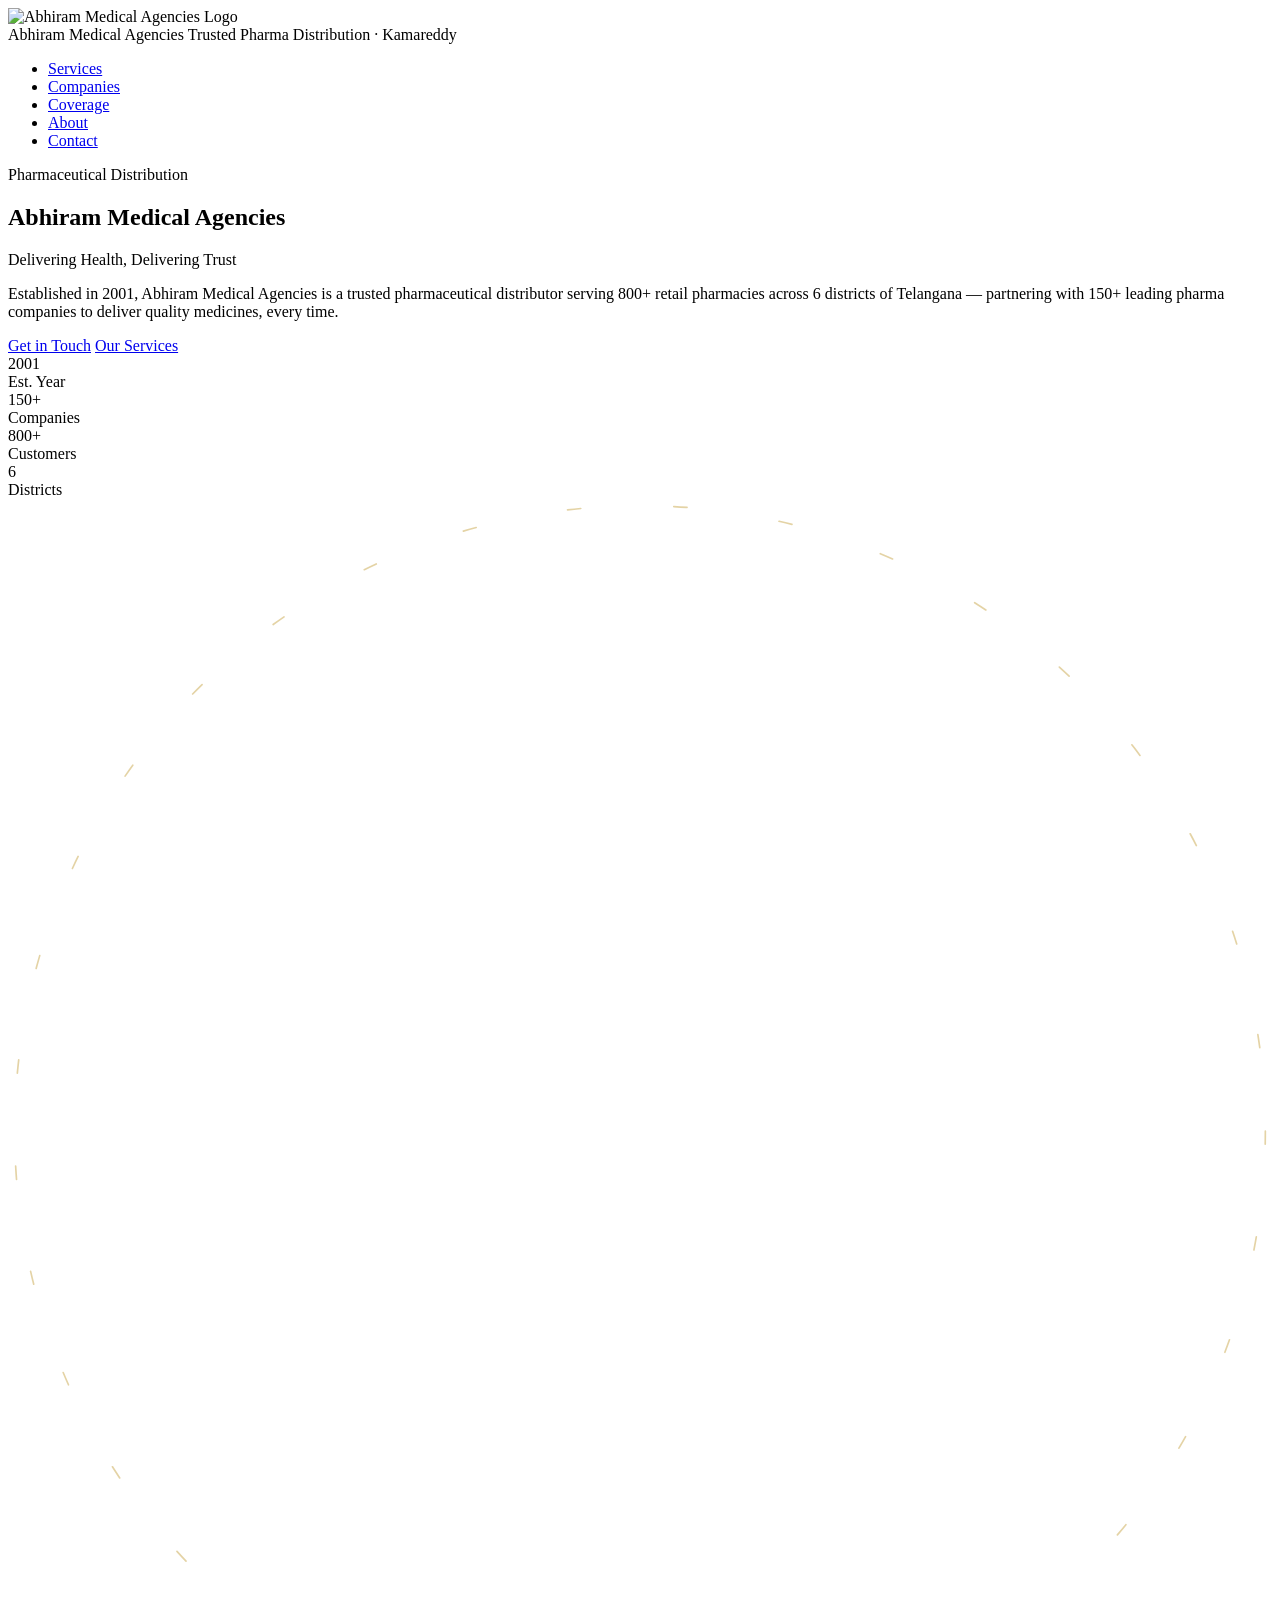
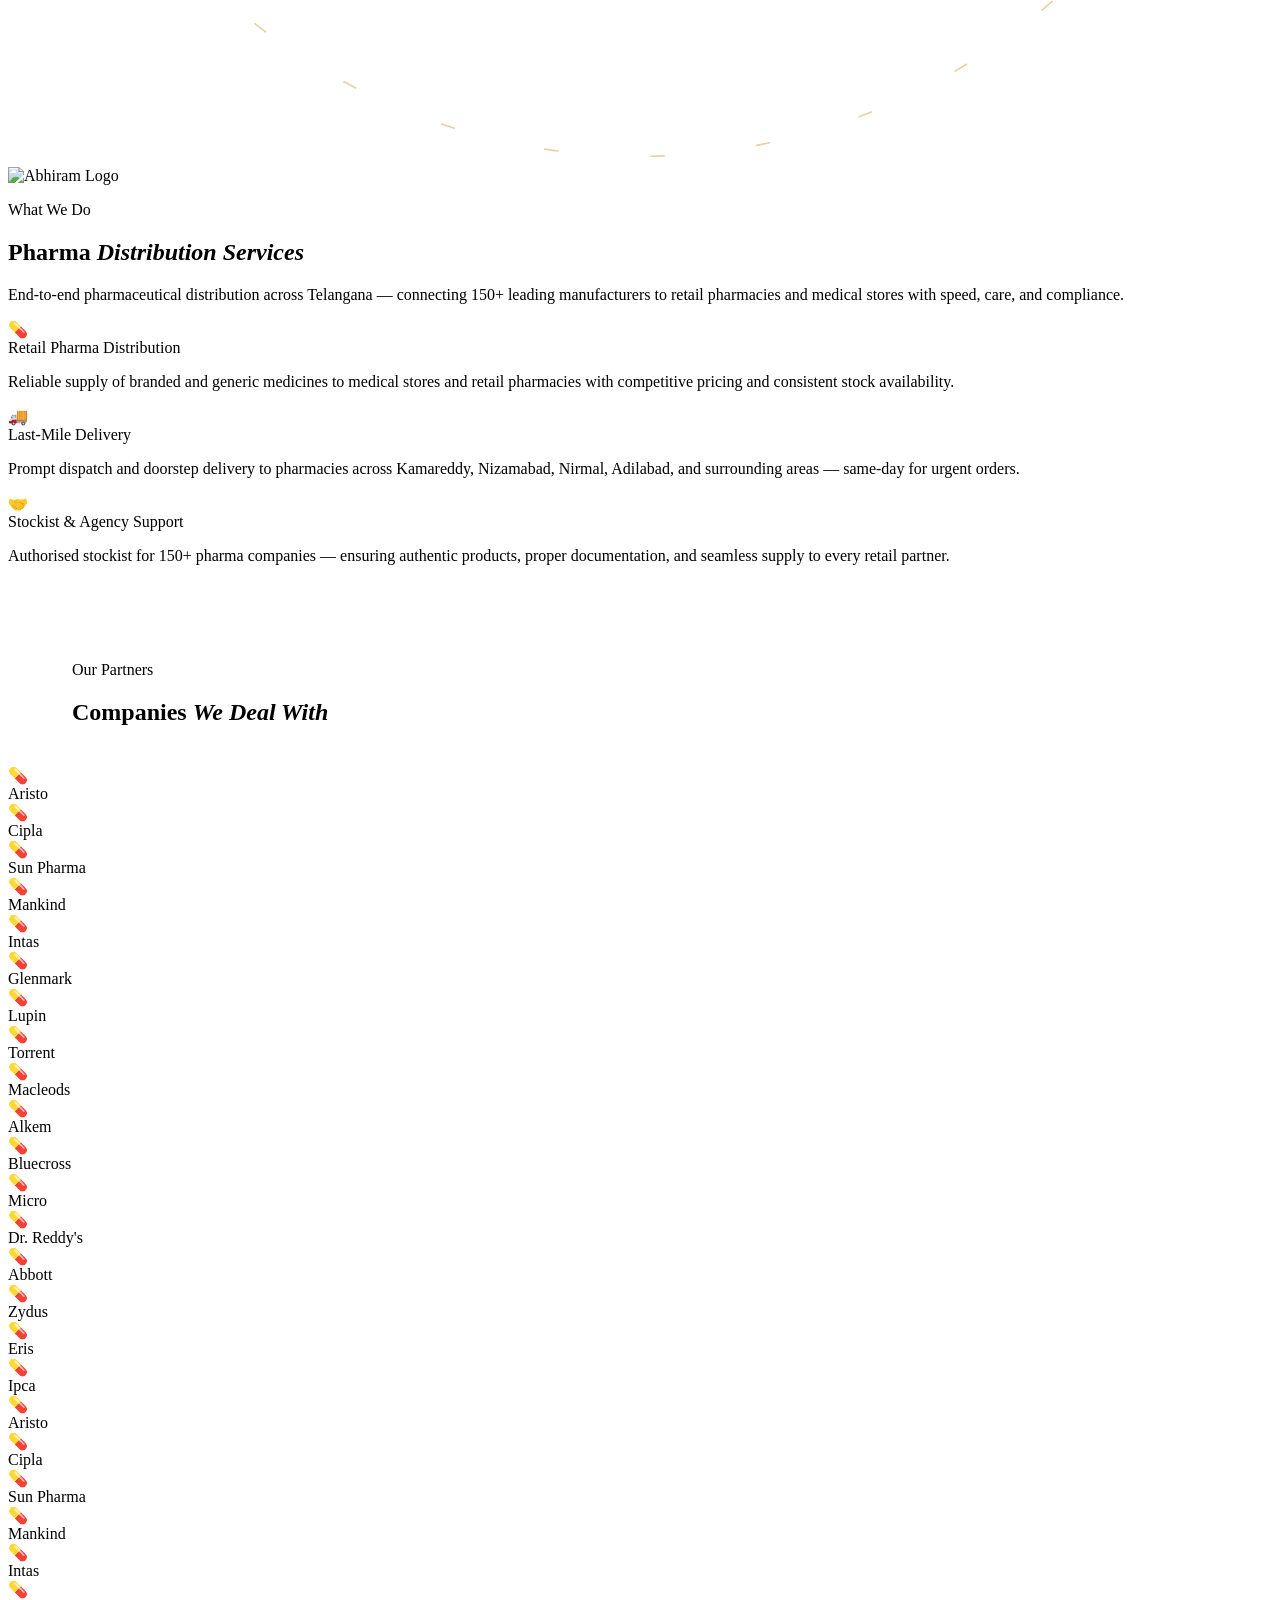
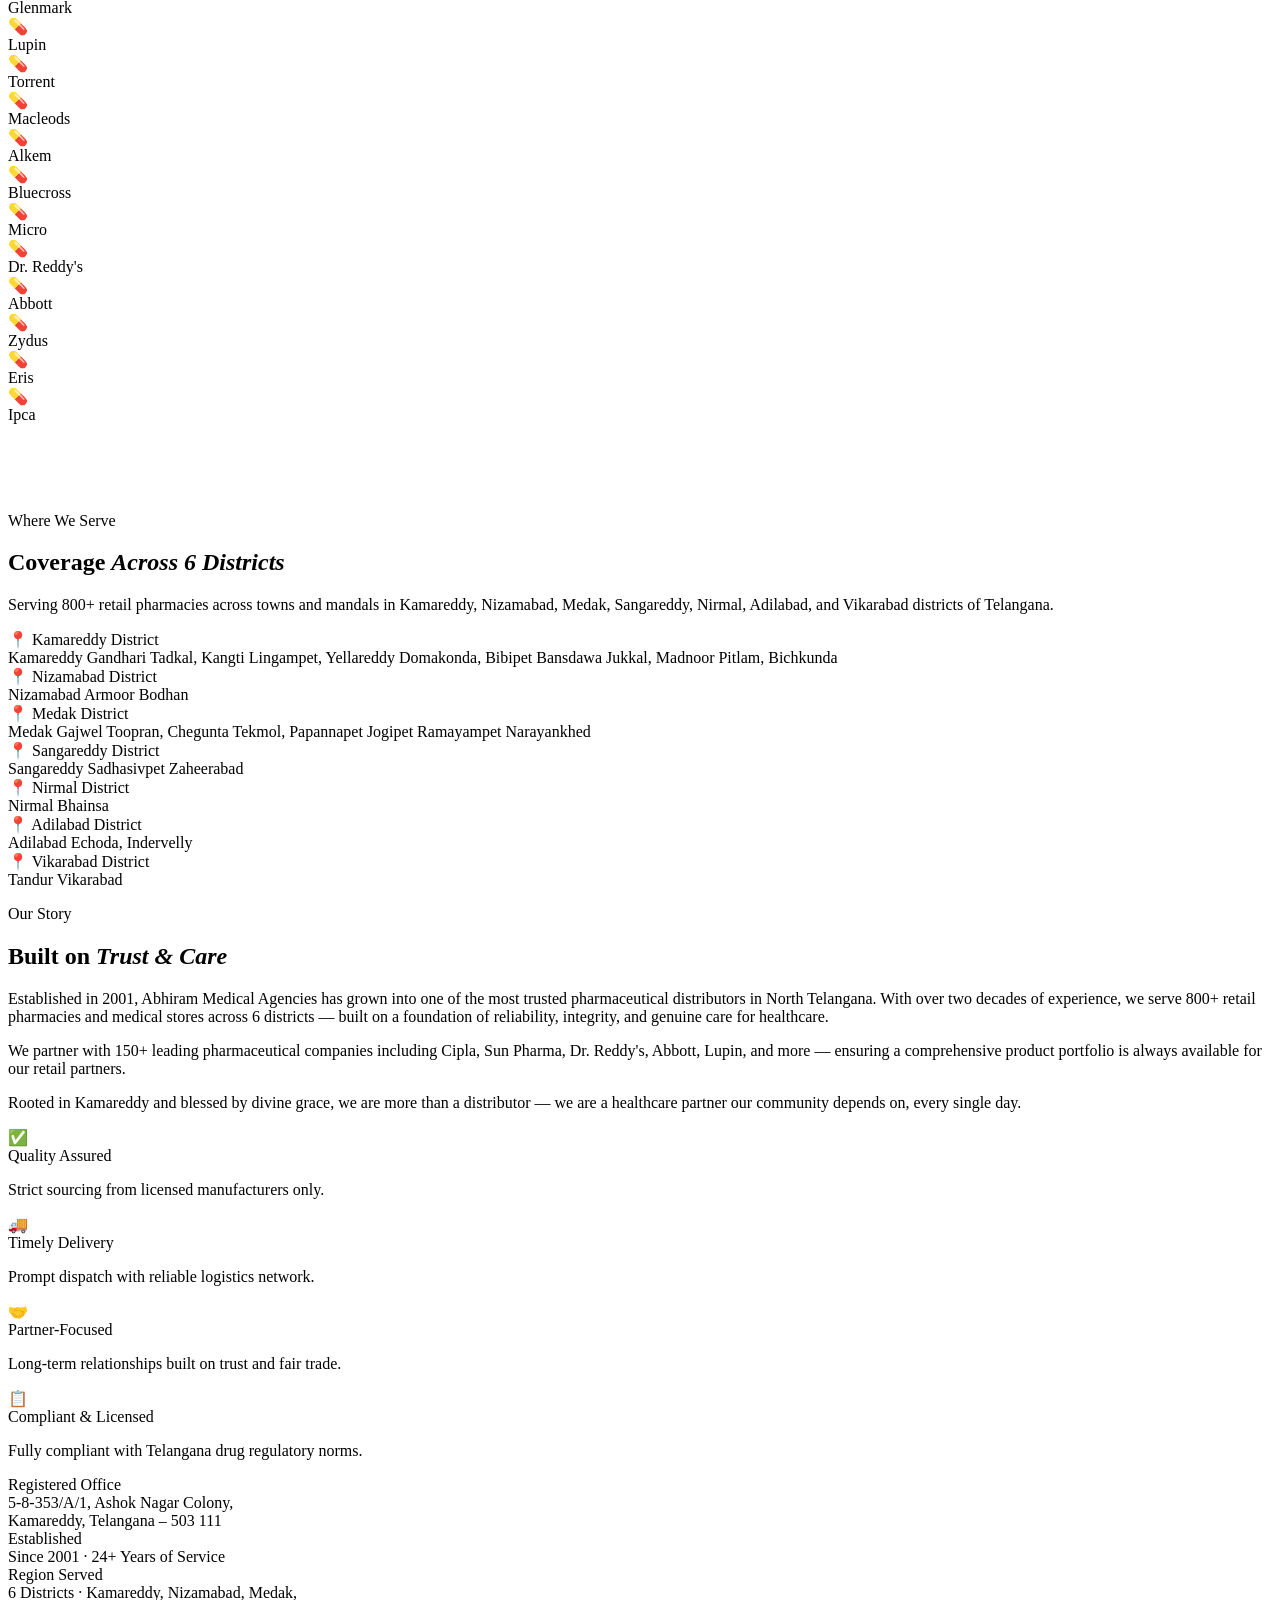
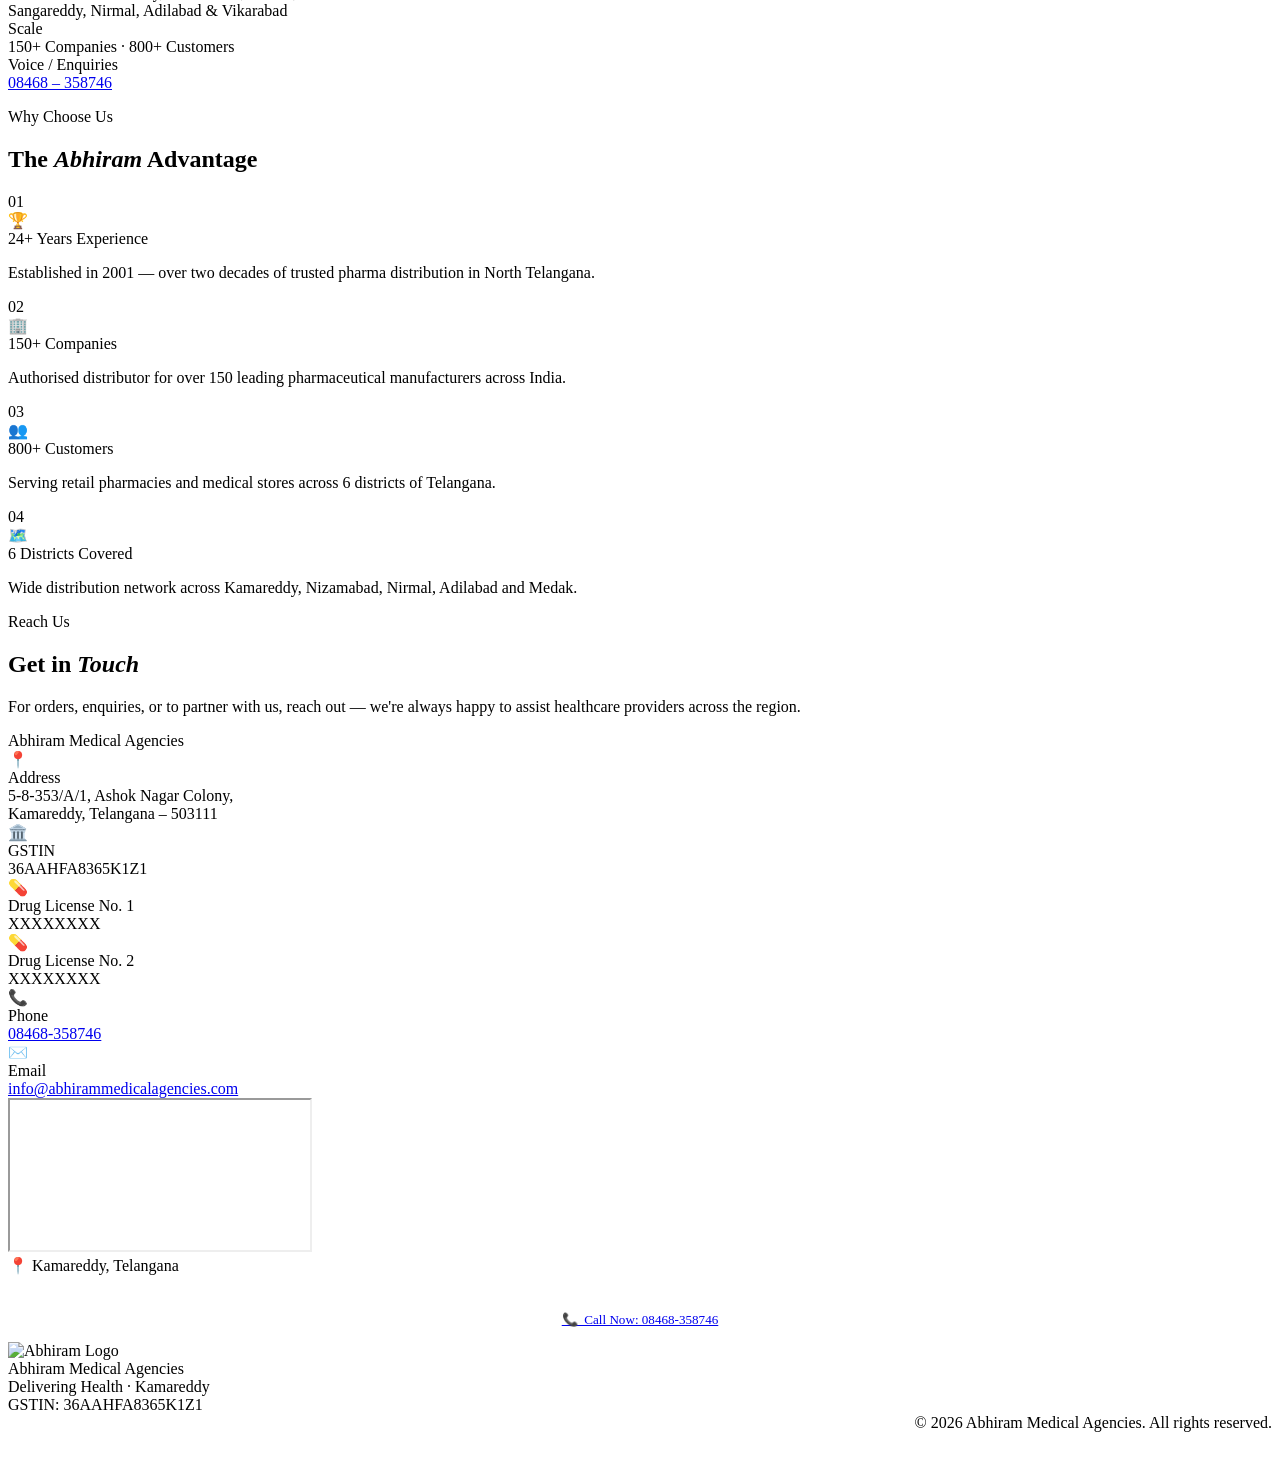
==== commit 52115a49: "Add files via upload" ====
--- a/index.html
+++ b/index.html
@@ -6,714 +6,15 @@
   <title>Abhiram Medical Agencies — Kamareddy</title>
   <link rel="preconnect" href="https://fonts.googleapis.com">
   <link rel="preconnect" href="https://fonts.gstatic.com" crossorigin>
-  <link href="https://fonts.googleapis.com/css2?family=Cormorant+Garamond:ital,wght@0,300;0,400;0,600;1,300;1,400&family=DM+Sans:wght@300;400;500&family=Playfair+Display:wght@400;700&display=swap" rel="stylesheet">
-  <style>
-    *, *::before, *::after { box-sizing: border-box; margin: 0; padding: 0; }
-
-    :root {
-      --navy: #1e4d8c;
-      --cobalt: #2a6ab5;
-      --sky: #4a90d9;
-      --teal: #1a9aaa;
-      --gold: #d4912a;
-      --cream: #f0f7ff;
-      --white: #ffffff;
-      --light-grey: #e8f2fb;
-      --text: #1a2e4a;
-      --muted: #5a7499;
-    }
-
-    html { scroll-behavior: smooth; }
-
-    body {
-      font-family: 'DM Sans', sans-serif;
-      color: var(--text);
-      background: var(--cream);
-      overflow-x: hidden;
-    }
-
-    /* ── NAV ── */
-    nav {
-      position: fixed; top: 0; left: 0; right: 0; z-index: 100;
-      display: flex; align-items: center; justify-content: space-between;
-      padding: 1rem 5vw;
-      background: rgba(255,255,255,0.95);
-      backdrop-filter: blur(12px);
-      border-bottom: 2px solid rgba(74,144,217,0.2);
-      box-shadow: 0 2px 20px rgba(30,77,140,0.08);
-    }
-    .nav-logo {
-      display: flex; align-items: center; gap: 0.75rem;
-    }
-    .nav-logo img {
-      height: 44px; width: 44px; object-fit: cover;
-      border-radius: 50%;
-      background: #fff;
-      padding: 3px;
-      border: 2px solid rgba(201,168,76,0.5);
-    }
-    .nav-brand {
-      display: flex; flex-direction: column;
-    }
-    .nav-brand .name {
-      font-family: 'Cormorant Garamond', serif;
-      font-size: 1.15rem; font-weight: 600;
-      color: var(--navy); letter-spacing: 0.02em;
-      line-height: 1.2;
-    }
-    .nav-brand .tagline {
-      font-size: 0.65rem; letter-spacing: 0.12em;
-      color: var(--teal); text-transform: uppercase;
-    }
-    .nav-links {
-      display: flex; gap: 2rem; list-style: none;
-    }
-    .nav-links a {
-      color: var(--muted);
-      text-decoration: none; font-size: 0.82rem;
-      letter-spacing: 0.08em; text-transform: uppercase;
-      transition: color 0.3s;
-    }
-    .nav-links a:hover { color: var(--cobalt); }
-
-    /* ── HERO ── */
-    #hero {
-      min-height: 100vh;
-      background: linear-gradient(135deg, #daeeff 0%, #eaf4ff 45%, #f5faff 100%);
-      display: flex; align-items: center;
-      position: relative; overflow: hidden;
-      padding: 0 5vw;
-    }
-    #hero::before {
-      content: '';
-      position: absolute; inset: 0;
-      background: radial-gradient(ellipse 60% 60% at 70% 50%, rgba(74,144,217,0.15) 0%, transparent 70%);
-    }
-    .hero-grid {
-      position: absolute; inset: 0; pointer-events: none;
-      background-image:
-        linear-gradient(rgba(74,144,217,0.08) 1px, transparent 1px),
-        linear-gradient(90deg, rgba(74,144,217,0.08) 1px, transparent 1px);
-      background-size: 60px 60px;
-    }
-    .hero-content {
-      position: relative; z-index: 2;
-      display: grid; grid-template-columns: 1fr 1fr;
-      align-items: center; gap: 4rem;
-      width: 100%; max-width: 1200px; margin: 0 auto;
-      padding-top: 5rem;
-    }
-    .hero-text {}
-    .hero-eyebrow {
-      font-size: 0.7rem; letter-spacing: 0.2em;
-      text-transform: uppercase; color: var(--cobalt);
-      margin-bottom: 1.25rem;
-      display: flex; align-items: center; gap: 0.75rem;
-    }
-    .hero-eyebrow::before {
-      content: ''; display: block;
-      width: 32px; height: 1px; background: var(--cobalt);
-    }
-    .hero-title {
-      font-family: 'Cormorant Garamond', serif;
-      font-size: clamp(2.6rem, 5vw, 4.2rem);
-      font-weight: 300; line-height: 1.12;
-      color: var(--navy);
-      margin-bottom: 0.25rem;
-    }
-    .hero-title span {
-      display: block; font-weight: 600;
-      color: var(--cobalt);
-    }
-    .hero-subtitle {
-      font-family: 'Cormorant Garamond', serif;
-      font-size: 1.1rem; font-style: italic;
-      color: var(--teal);
-      margin-bottom: 1.75rem;
-    }
-    .hero-desc {
-      font-size: 0.92rem; line-height: 1.75;
-      color: var(--muted);
-      max-width: 440px;
-      margin-bottom: 2.5rem;
-    }
-    .hero-ctas {
-      display: flex; gap: 1rem; flex-wrap: wrap;
-    }
-    .btn-primary {
-      background: var(--gold);
-      color: var(--navy);
-      padding: 0.8rem 2rem;
-      border: none; cursor: pointer;
-      font-family: 'DM Sans', sans-serif;
-      font-size: 0.8rem; font-weight: 500;
-      letter-spacing: 0.08em; text-transform: uppercase;
-      text-decoration: none;
-      transition: all 0.3s;
-      clip-path: polygon(0 0, calc(100% - 10px) 0, 100% 100%, 10px 100%);
-    }
-    .btn-primary:hover {
-      background: #e0b856; transform: translateY(-2px);
-      box-shadow: 0 8px 24px rgba(201,168,76,0.35);
-    }
-    .btn-outline {
-      background: transparent;
-      color: var(--navy);
-      padding: 0.8rem 2rem;
-      border: 1.5px solid var(--cobalt);
-      cursor: pointer;
-      font-family: 'DM Sans', sans-serif;
-      font-size: 0.8rem; font-weight: 400;
-      letter-spacing: 0.08em; text-transform: uppercase;
-      text-decoration: none;
-      transition: all 0.3s;
-    }
-    .btn-outline:hover {
-      background: var(--cobalt); color: var(--white);
-    }
-    .hero-visual {
-      display: flex; justify-content: center; align-items: center;
-    }
-    .logo-showcase {
-      position: relative;
-      width: 380px; height: 380px;
-      display: flex; align-items: center; justify-content: center;
-    }
-
-    /* Outermost glow halo */
-    .logo-halo {
-      position: absolute; inset: -10px;
-      border-radius: 50%;
-      background: radial-gradient(ellipse at center, rgba(201,168,76,0.08) 0%, transparent 70%);
-      animation: pulse-halo 3s ease-in-out infinite;
-    }
-    @keyframes pulse-halo {
-      0%, 100% { opacity: 0.5; transform: scale(1); }
-      50% { opacity: 1; transform: scale(1.04); }
-    }
-
-    /* Ring 1 — outermost, dashed gold, slow CW */
-    .ring-1 {
-      position: absolute; inset: 0;
-      border-radius: 50%;
-      border: 1.5px dashed rgba(201,168,76,0.35);
-      animation: spin-cw 28s linear infinite;
-    }
-    .ring-1::before, .ring-1::after {
-      content: '';
-      position: absolute;
-      width: 10px; height: 10px; border-radius: 50%;
-      background: var(--gold);
-      box-shadow: 0 0 8px 2px rgba(201,168,76,0.6);
-    }
-    .ring-1::before { top: -5px; left: 50%; transform: translateX(-50%); }
-    .ring-1::after  { bottom: -5px; left: 50%; transform: translateX(-50%); }
-
-    /* Ring 2 — gold solid thin, CCW */
-    .ring-2 {
-      position: absolute; inset: 22px;
-      border-radius: 50%;
-      border: 1px solid rgba(201,168,76,0.18);
-      animation: spin-ccw 20s linear infinite;
-    }
-    .ring-2::before {
-      content: '';
-      position: absolute;
-      width: 7px; height: 7px; border-radius: 50%;
-      background: #e0c97a;
-      box-shadow: 0 0 6px 2px rgba(224,201,122,0.7);
-      top: -3.5px; right: 30%;
-    }
-    .ring-2::after {
-      content: '';
-      position: absolute;
-      width: 5px; height: 5px; border-radius: 50%;
-      background: rgba(201,168,76,0.6);
-      bottom: -2.5px; left: 25%;
-    }
-
-    /* Ring 3 — sky blue, medium CW */
-    .ring-3 {
-      position: absolute; inset: 44px;
-      border-radius: 50%;
-      border: 2px solid rgba(46,109,180,0.3);
-      animation: spin-cw 16s linear infinite;
-    }
-    .ring-3::before {
-      content: '';
-      position: absolute;
-      width: 9px; height: 9px; border-radius: 50%;
-      background: var(--sky);
-      box-shadow: 0 0 10px 3px rgba(46,109,180,0.5);
-      top: -4.5px; left: 50%; transform: translateX(-50%);
-    }
-    .ring-3::after {
-      content: '';
-      position: absolute;
-      width: 6px; height: 6px; border-radius: 50%;
-      background: rgba(46,109,180,0.5);
-      bottom: -3px; right: 20%;
-    }
-
-    /* Ring 4 — teal accent, CCW fast */
-    .ring-4 {
-      position: absolute; inset: 64px;
-      border-radius: 50%;
-      border: 1.5px solid rgba(29,122,138,0.25);
-      animation: spin-ccw 12s linear infinite;
-    }
-    .ring-4::before {
-      content: '';
-      position: absolute;
-      width: 6px; height: 6px; border-radius: 50%;
-      background: var(--teal);
-      box-shadow: 0 0 8px 2px rgba(29,122,138,0.6);
-      top: -3px; left: 35%; transform: translateX(-50%);
-    }
-
-    @keyframes spin-cw  { to { transform: rotate(360deg); } }
-    @keyframes spin-ccw { to { transform: rotate(-360deg); } }
-
-    /* SVG orbit track (decorative arc markers) */
-    .ring-svg {
-      position: absolute; inset: 0;
-      width: 100%; height: 100%;
-      animation: spin-cw 40s linear infinite;
-      opacity: 0.18;
-    }
-
-    /* Center circle */
-    .logo-circle {
-      position: relative; z-index: 2;
-      width: 210px; height: 210px; border-radius: 50%;
-      background: #ffffff;
-      border: 3px solid rgba(42,106,181,0.5);
-      display: flex; align-items: center; justify-content: center;
-      box-shadow:
-        0 0 0 8px rgba(74,144,217,0.1),
-        0 0 50px rgba(74,144,217,0.3),
-        0 0 80px rgba(30,77,140,0.15);
-      animation: pulse-border 4s ease-in-out infinite;
-      overflow: hidden;
-    }
-    @keyframes pulse-border {
-      0%, 100% { box-shadow: 0 0 0 8px rgba(74,144,217,0.1), 0 0 50px rgba(74,144,217,0.3), 0 0 80px rgba(30,77,140,0.15); }
-      50%       { box-shadow: 0 0 0 14px rgba(74,144,217,0.15), 0 0 70px rgba(74,144,217,0.45), 0 0 100px rgba(30,77,140,0.25); }
-    }
-    .logo-circle img {
-      width: 170px; height: 170px;
-      object-fit: cover;
-      border-radius: 50%;
-      background: #ffffff;
-      opacity: 1;
-      animation: float 6s ease-in-out infinite;
-    }
-    @keyframes float {
-      0%, 100% { transform: translateY(0px); }
-      50% { transform: translateY(-6px); }
-    }
-    .hero-stats {
-      display: grid; grid-template-columns: repeat(3, 1fr);
-      gap: 1.5rem; margin-top: 3rem;
-    }
-    .stat {
-      border-left: 2px solid var(--cobalt);
-      padding-left: 1rem;
-    }
-    .stat-num {
-      font-family: 'Cormorant Garamond', serif;
-      font-size: 2rem; font-weight: 600;
-      color: var(--navy); line-height: 1;
-    }
-    .stat-label {
-      font-size: 0.7rem; letter-spacing: 0.05em;
-      color: var(--muted);
-      text-transform: uppercase; margin-top: 0.3rem;
-    }
-
-    /* ── DIVIDER ── */
-    .gold-divider {
-      height: 3px;
-      background: linear-gradient(90deg, transparent, var(--gold), transparent);
-    }
-
-    /* ── SECTION BASE ── */
-    section { padding: 6rem 5vw; }
-    .section-inner { max-width: 1200px; margin: 0 auto; }
-    .section-eyebrow {
-      font-size: 0.7rem; letter-spacing: 0.2em;
-      text-transform: uppercase; color: var(--teal);
-      margin-bottom: 0.75rem;
-    }
-    .section-title {
-      font-family: 'Cormorant Garamond', serif;
-      font-size: clamp(2rem, 3.5vw, 2.8rem);
-      font-weight: 400; line-height: 1.2;
-      color: var(--navy);
-      margin-bottom: 1rem;
-    }
-    .section-title em { font-style: italic; color: var(--teal); }
-    .section-lead {
-      font-size: 0.95rem; color: var(--muted);
-      line-height: 1.8; max-width: 560px;
-    }
-
-    /* ── SERVICES ── */
-    #services { background: var(--white); }
-    .services-grid {
-      display: grid;
-      grid-template-columns: repeat(auto-fit, minmax(260px, 1fr));
-      gap: 2rem; margin-top: 3.5rem;
-    }
-    .service-card {
-      background: var(--cream);
-      padding: 2.5rem 2rem;
-      border-top: 3px solid var(--sky);
-      position: relative;
-      transition: transform 0.3s, box-shadow 0.3s;
-    }
-    .service-card:hover {
-      transform: translateY(-6px);
-      box-shadow: 0 20px 50px rgba(13,31,60,0.12);
-    }
-    .service-card:nth-child(2) { border-top-color: var(--teal); }
-    .service-card:nth-child(3) { border-top-color: var(--gold); }
-    .service-card:nth-child(4) { border-top-color: var(--cobalt); }
-    .service-icon {
-      font-size: 2rem; margin-bottom: 1.25rem;
-    }
-    .service-name {
-      font-family: 'Cormorant Garamond', serif;
-      font-size: 1.3rem; font-weight: 600;
-      color: var(--navy); margin-bottom: 0.75rem;
-    }
-    .service-desc {
-      font-size: 0.88rem; color: var(--muted); line-height: 1.7;
-    }
-
-    /* ── ABOUT ── */
-    #about {
-      background: linear-gradient(135deg, #daeeff 0%, #e8f5ff 100%);
-    }
-    #about .section-title { color: var(--navy); }
-    #about .section-lead { color: var(--muted); }
-    #about .section-eyebrow { color: var(--cobalt); }
-    .about-grid {
-      display: grid; grid-template-columns: 1fr 1fr;
-      gap: 5rem; align-items: center; margin-top: 3rem;
-    }
-    .about-text p {
-      font-size: 0.93rem; color: var(--text);
-      line-height: 1.85; margin-bottom: 1.25rem;
-    }
-    .about-pillars {
-      display: grid; grid-template-columns: 1fr 1fr;
-      gap: 1.25rem; margin-top: 2.5rem;
-    }
-    .pillar {
-      padding: 1.5rem;
-      background: rgba(255,255,255,0.7);
-      border: 1px solid rgba(74,144,217,0.25);
-      border-radius: 2px;
-    }
-    .pillar-icon { font-size: 1.5rem; margin-bottom: 0.6rem; }
-    .pillar-title {
-      font-family: 'Cormorant Garamond', serif;
-      font-size: 1.05rem; font-weight: 600;
-      color: var(--cobalt); margin-bottom: 0.4rem;
-    }
-    .pillar-text {
-      font-size: 0.8rem; color: var(--muted);
-      line-height: 1.6;
-    }
-    .about-visual {
-      position: relative;
-    }
-    .about-badge-wrap {
-      display: flex; flex-direction: column; gap: 1.5rem;
-    }
-    .info-badge {
-      background: rgba(255,255,255,0.85);
-      border: 1px solid rgba(74,144,217,0.2);
-      padding: 1.75rem 2rem;
-      backdrop-filter: blur(8px);
-      position: relative;
-      overflow: hidden;
-      box-shadow: 0 4px 16px rgba(30,77,140,0.07);
-    }
-    .info-badge::before {
-      content: ''; position: absolute;
-      left: 0; top: 0; bottom: 0; width: 3px;
-      background: var(--cobalt);
-    }
-    .info-badge-label {
-      font-size: 0.65rem; letter-spacing: 0.15em;
-      text-transform: uppercase; color: var(--cobalt);
-      margin-bottom: 0.5rem;
-    }
-    .info-badge-value {
-      font-family: 'Cormorant Garamond', serif;
-      font-size: 1.1rem; font-weight: 400;
-      color: var(--text); line-height: 1.5;
-    }
-    .info-badge-value a {
-      color: var(--cobalt); text-decoration: none;
-    }
-    .info-badge-value a:hover { color: var(--teal); }
-
-    /* ── WHY US ── */
-    #why { background: var(--light-grey); }
-    .why-grid {
-      display: grid;
-      grid-template-columns: repeat(auto-fit, minmax(200px, 1fr));
-      gap: 2rem; margin-top: 3.5rem;
-    }
-    .why-item {
-      text-align: center; padding: 2rem 1.5rem;
-      background: var(--white);
-      border-bottom: 2px solid var(--sky);
-      transition: border-color 0.3s, transform 0.3s;
-    }
-    .why-item:hover {
-      border-bottom-color: var(--gold);
-      transform: translateY(-4px);
-    }
-    .why-num {
-      font-family: 'Cormorant Garamond', serif;
-      font-size: 3rem; font-weight: 300;
-      color: rgba(46,109,180,0.15); line-height: 1;
-      margin-bottom: 0.5rem;
-    }
-    .why-icon { font-size: 1.8rem; margin-bottom: 0.75rem; }
-    .why-title {
-      font-family: 'Cormorant Garamond', serif;
-      font-size: 1.1rem; font-weight: 600;
-      color: var(--navy); margin-bottom: 0.5rem;
-    }
-    .why-text {
-      font-size: 0.82rem; color: var(--muted); line-height: 1.65;
-    }
-
-    /* ── CONTACT ── */
-    #contact { background: var(--white); }
-    .contact-wrapper {
-      display: grid; grid-template-columns: 1fr 1fr;
-      gap: 4rem; margin-top: 3rem; align-items: start;
-    }
-    .contact-info {}
-    .contact-card {
-      background: var(--light-grey);
-      border-left: 3px solid var(--cobalt);
-      padding: 2rem 2rem 2rem 1.75rem;
-      margin-bottom: 1.25rem;
-      box-shadow: 0 2px 12px rgba(30,77,140,0.06);
-    }
-    .contact-card-label {
-      font-size: 0.65rem; letter-spacing: 0.15em;
-      text-transform: uppercase; color: var(--cobalt);
-      margin-bottom: 0.6rem;
-    }
-    .contact-card-value {
-      font-size: 0.95rem; color: var(--text);
-      line-height: 1.65;
-    }
-    .contact-card-value a {
-      color: var(--cobalt);
-      text-decoration: none; font-weight: 500;
-    }
-    .contact-card-value a:hover { color: var(--teal); }
-    .map-wrap {
-      background: var(--light-grey);
-      height: 320px; overflow: hidden;
-      border: 2px solid rgba(13,31,60,0.08);
-      position: relative;
-    }
-    .map-wrap iframe {
-      width: 100%; height: 100%;
-      border: none; display: block;
-    }
-    .map-overlay {
-      position: absolute; bottom: 0; left: 0; right: 0;
-      background: linear-gradient(transparent, rgba(13,31,60,0.6));
-      padding: 1.5rem; pointer-events: none;
-    }
-    .map-label {
-      font-size: 0.75rem; letter-spacing: 0.1em;
-      text-transform: uppercase; color: var(--gold);
-    }
-
-    /* ── FOOTER ── */
-    footer {
-      background: var(--navy);
-      padding: 2.5rem 5vw;
-      display: flex; align-items: center;
-      justify-content: space-between; flex-wrap: wrap; gap: 1rem;
-      border-top: 3px solid var(--sky);
-    }
-    .footer-logo {
-      display: flex; align-items: center; gap: 0.75rem;
-    }
-    .footer-logo img {
-      height: 42px; width: 42px; object-fit: cover;
-      border-radius: 50%;
-      background: #fff;
-      padding: 2px;
-      border: 2px solid rgba(255,255,255,0.4);
-    }
-    .footer-brand {
-      font-family: 'Cormorant Garamond', serif;
-      font-size: 1rem; font-weight: 600; color: rgba(255,255,255,0.92);
-    }
-    .footer-copy {
-      font-size: 0.75rem; color: rgba(255,255,255,0.4);
-    }
-    .footer-tagline {
-      font-size: 0.7rem; letter-spacing: 0.12em;
-      text-transform: uppercase; color: rgba(255,255,255,0.5);
-    }
-    .footer-gst {
-      font-size: 0.72rem; color: rgba(255,255,255,0.55);
-      letter-spacing: 0.04em; margin-top: 0.2rem;
-    }
-    .footer-gst span {
-      color: #7ec8f0; font-weight: 500; letter-spacing: 0.08em;
-    }
-
-    /* ── TICKER ── */
-    .ticker-wrapper {
-      overflow: hidden;
-      padding: 1rem 0;
-      position: relative;
-    }
-    .ticker-wrapper::before,
-    .ticker-wrapper::after {
-      content: '';
-      position: absolute; top: 0; bottom: 0; width: 80px; z-index: 2;
-      pointer-events: none;
-    }
-    .ticker-wrapper::before {
-      left: 0;
-      background: linear-gradient(to right, var(--light-grey), transparent);
-    }
-    .ticker-wrapper::after {
-      right: 0;
-      background: linear-gradient(to left, var(--light-grey), transparent);
-    }
-    .ticker-track {
-      display: flex; gap: 0;
-      width: max-content;
-      animation: ticker-scroll 35s linear infinite;
-    }
-    .ticker-track:hover { animation-play-state: paused; }
-    @keyframes ticker-scroll {
-      0%   { transform: translateX(0); }
-      100% { transform: translateX(-50%); }
-    }
-    .ticker-item {
-      display: flex; align-items: center; gap: 0.6rem;
-      padding: 0.85rem 2rem;
-      background: var(--white);
-      border: 1px solid rgba(74,144,217,0.15);
-      margin: 0 0.5rem;
-      border-radius: 2px;
-      font-family: 'Cormorant Garamond', serif;
-      font-size: 1.15rem; font-weight: 600;
-      color: var(--navy);
-      white-space: nowrap;
-      box-shadow: 0 2px 8px rgba(30,77,140,0.06);
-      transition: box-shadow 0.2s, transform 0.2s;
-      cursor: default;
-    }
-    .ticker-item:hover {
-      box-shadow: 0 6px 20px rgba(30,77,140,0.14);
-      transform: translateY(-2px);
-    }
-    .company-dot {
-      display: inline-block;
-      width: 10px; height: 10px;
-      border-radius: 50%;
-      flex-shrink: 0;
-    }
-
-    /* ── COVERAGE ── */
-    .coverage-grid {
-      display: grid;
-      grid-template-columns: repeat(auto-fit, minmax(260px, 1fr));
-      gap: 1.5rem;
-      margin-top: 3rem;
-    }
-    .district-card {
-      background: var(--cream);
-      border-top: 3px solid var(--sky);
-      padding: 1.75rem;
-      box-shadow: 0 2px 12px rgba(30,77,140,0.06);
-      transition: transform 0.3s, box-shadow 0.3s;
-    }
-    .district-card:hover {
-      transform: translateY(-4px);
-      box-shadow: 0 10px 30px rgba(30,77,140,0.12);
-    }
-    .district-card:nth-child(2) { border-top-color: var(--teal); }
-    .district-card:nth-child(3) { border-top-color: var(--gold); }
-    .district-card:nth-child(4) { border-top-color: #9c27b0; }
-    .district-card:nth-child(5) { border-top-color: var(--cobalt); }
-    .district-header {
-      display: flex; align-items: center; gap: 0.5rem;
-      margin-bottom: 1.1rem;
-    }
-    .district-pin { font-size: 1rem; }
-    .district-name {
-      font-family: 'Cormorant Garamond', serif;
-      font-size: 1.2rem; font-weight: 600;
-      color: var(--navy);
-    }
-    .town-list {
-      display: flex; flex-wrap: wrap; gap: 0.4rem;
-    }
-    .town-tag {
-      background: var(--white);
-      border: 1px solid rgba(74,144,217,0.2);
-      color: var(--text);
-      font-size: 0.75rem;
-      padding: 0.3rem 0.65rem;
-      border-radius: 20px;
-      letter-spacing: 0.02em;
-    }
-
-    /* ── SCROLL REVEAL ── */
-    .reveal {
-      opacity: 0; transform: translateY(24px);
-      transition: opacity 0.7s ease, transform 0.7s ease;
-    }
-    .reveal.visible {
-      opacity: 1; transform: translateY(0);
-    }
-
-    /* ── RESPONSIVE ── */
-    @media (max-width: 860px) {
-      .hero-content { grid-template-columns: 1fr; text-align: center; }
-      .hero-text { order: 2; }
-      .hero-visual { order: 1; }
-      .hero-eyebrow { justify-content: center; }
-      .hero-desc { max-width: 100%; margin: 0 auto 2.5rem; }
-      .hero-ctas { justify-content: center; }
-      .hero-stats { justify-items: start; }
-      .about-grid { grid-template-columns: 1fr; gap: 2.5rem; }
-      .contact-wrapper { grid-template-columns: 1fr; }
-      .nav-links { display: none; }
-      .logo-showcase { width: 260px; height: 260px; }
-      .logo-circle { width: 150px; height: 150px; }
-      .logo-circle img { width: 110px; height: 110px; }
-      .ring-svg { width: 260px; height: 260px; }
-    }
-  </style>
+  <link href="https://fonts.googleapis.com/css2?family=Inter:wght@300;400;500;600&family=Plus+Jakarta+Sans:wght@300;400;500;600;700&display=swap" rel="stylesheet">
+  <link rel="stylesheet" href="css/styles.css">
 </head>
 <body>
 
 <!-- NAV -->
 <nav>
   <div class="nav-logo">
-    <img src="abhiram_logo.jpeg" alt="Abhiram Medical Agencies Logo" />
+    <img src="images/abhiram_logo.jpeg" alt="Abhiram Medical Agencies Logo" />
     <div class="nav-brand">
       <span class="name">Abhiram Medical Agencies</span>
       <span class="tagline">Trusted Pharma Distribution · Kamareddy</span>
@@ -734,10 +35,7 @@
   <div class="hero-content">
     <div class="hero-text">
       <div class="hero-eyebrow">Pharmaceutical Distribution</div>
-      <h1 class="hero-title">
-        Abhiram
-        <span>Medical Agencies</span>
-      </h1>
+      <h1 class="hero-title">Abhiram Medical Agencies</h1>
       <p class="hero-subtitle">Delivering Health, Delivering Trust</p>
       <p class="hero-desc">
         Established in 2001, Abhiram Medical Agencies is a trusted pharmaceutical distributor serving 800+ retail pharmacies across 6 districts of Telangana — partnering with 150+ leading pharma companies to deliver quality medicines, every time.
@@ -778,7 +76,7 @@
             stroke-dasharray="4 28" stroke-linecap="round"/>
         </svg>
         <div class="logo-circle">
-          <img src="abhiram_logo.jpeg" alt="Abhiram Logo" />
+          <img src="images/abhiram_logo.jpeg" alt="Abhiram Logo" />
         </div>
       </div>
     </div>
@@ -816,49 +114,49 @@
 </section>
 
 <!-- COMPANIES TICKER -->
-<section id="companies" style="background: var(--light-grey); padding: 4rem 0; overflow:hidden;">
+<section id="companies" style="background: var(--light-grey); padding: 4rem 0 4.5rem; overflow:hidden;">
   <div class="section-inner" style="padding-bottom:0;">
     <p class="section-eyebrow reveal" style="padding: 0 5vw;">Our Partners</p>
-    <h2 class="section-title reveal" style="padding: 0 5vw; margin-bottom:2rem;">Companies <em>We Deal With</em></h2>
+    <h2 class="section-title reveal" style="padding: 0 5vw; margin-bottom:2.5rem;">Companies <em>We Deal With</em></h2>
   </div>
   <div class="ticker-wrapper">
     <div class="ticker-track">
-      <!-- rendered twice for seamless loop -->
-      <div class="ticker-item"><span class="company-dot" style="background:#e63946"></span>Aristo</div>
-      <div class="ticker-item"><span class="company-dot" style="background:#0070c0"></span>Cipla</div>
-      <div class="ticker-item"><span class="company-dot" style="background:#f7931e"></span>Sun Pharma</div>
-      <div class="ticker-item"><span class="company-dot" style="background:#d62828"></span>Mankind</div>
-      <div class="ticker-item"><span class="company-dot" style="background:#2196f3"></span>Intas</div>
-      <div class="ticker-item"><span class="company-dot" style="background:#ff6600"></span>Glenmark</div>
-      <div class="ticker-item"><span class="company-dot" style="background:#003087"></span>Lupin</div>
-      <div class="ticker-item"><span class="company-dot" style="background:#e31837"></span>Torrent</div>
-      <div class="ticker-item"><span class="company-dot" style="background:#00529b"></span>Macleods</div>
-      <div class="ticker-item"><span class="company-dot" style="background:#c8102e"></span>Alkem</div>
-      <div class="ticker-item"><span class="company-dot" style="background:#0057a8"></span>Bluecross</div>
-      <div class="ticker-item"><span class="company-dot" style="background:#009444"></span>Micro</div>
-      <div class="ticker-item"><span class="company-dot" style="background:#e2001a"></span>Dr. Reddy's</div>
-      <div class="ticker-item"><span class="company-dot" style="background:#cf0a2c"></span>Abbott</div>
-      <div class="ticker-item"><span class="company-dot" style="background:#e4002b"></span>Zydus</div>
-      <div class="ticker-item"><span class="company-dot" style="background:#6d3078"></span>Eris</div>
-      <div class="ticker-item"><span class="company-dot" style="background:#007dc3"></span>Ipca</div>
-      <!-- duplicate for loop -->
-      <div class="ticker-item"><span class="company-dot" style="background:#e63946"></span>Aristo</div>
-      <div class="ticker-item"><span class="company-dot" style="background:#0070c0"></span>Cipla</div>
-      <div class="ticker-item"><span class="company-dot" style="background:#f7931e"></span>Sun Pharma</div>
-      <div class="ticker-item"><span class="company-dot" style="background:#d62828"></span>Mankind</div>
-      <div class="ticker-item"><span class="company-dot" style="background:#2196f3"></span>Intas</div>
-      <div class="ticker-item"><span class="company-dot" style="background:#ff6600"></span>Glenmark</div>
-      <div class="ticker-item"><span class="company-dot" style="background:#003087"></span>Lupin</div>
-      <div class="ticker-item"><span class="company-dot" style="background:#e31837"></span>Torrent</div>
-      <div class="ticker-item"><span class="company-dot" style="background:#00529b"></span>Macleods</div>
-      <div class="ticker-item"><span class="company-dot" style="background:#c8102e"></span>Alkem</div>
-      <div class="ticker-item"><span class="company-dot" style="background:#0057a8"></span>Bluecross</div>
-      <div class="ticker-item"><span class="company-dot" style="background:#009444"></span>Micro</div>
-      <div class="ticker-item"><span class="company-dot" style="background:#e2001a"></span>Dr. Reddy's</div>
-      <div class="ticker-item"><span class="company-dot" style="background:#cf0a2c"></span>Abbott</div>
-      <div class="ticker-item"><span class="company-dot" style="background:#e4002b"></span>Zydus</div>
-      <div class="ticker-item"><span class="company-dot" style="background:#6d3078"></span>Eris</div>
-      <div class="ticker-item"><span class="company-dot" style="background:#007dc3"></span>Ipca</div>
+      <!-- SET 1 -->
+      <div class="ticker-item"><div class="co-icon">💊</div><span class="co-name">Aristo</span></div>
+      <div class="ticker-item"><div class="co-icon">💊</div><span class="co-name">Cipla</span></div>
+      <div class="ticker-item"><div class="co-icon">💊</div><span class="co-name">Sun Pharma</span></div>
+      <div class="ticker-item"><div class="co-icon">💊</div><span class="co-name">Mankind</span></div>
+      <div class="ticker-item"><div class="co-icon">💊</div><span class="co-name">Intas</span></div>
+      <div class="ticker-item"><div class="co-icon">💊</div><span class="co-name">Glenmark</span></div>
+      <div class="ticker-item"><div class="co-icon">💊</div><span class="co-name">Lupin</span></div>
+      <div class="ticker-item"><div class="co-icon">💊</div><span class="co-name">Torrent</span></div>
+      <div class="ticker-item"><div class="co-icon">💊</div><span class="co-name">Macleods</span></div>
+      <div class="ticker-item"><div class="co-icon">💊</div><span class="co-name">Alkem</span></div>
+      <div class="ticker-item"><div class="co-icon">💊</div><span class="co-name">Bluecross</span></div>
+      <div class="ticker-item"><div class="co-icon">💊</div><span class="co-name">Micro</span></div>
+      <div class="ticker-item"><div class="co-icon">💊</div><span class="co-name">Dr. Reddy's</span></div>
+      <div class="ticker-item"><div class="co-icon">💊</div><span class="co-name">Abbott</span></div>
+      <div class="ticker-item"><div class="co-icon">💊</div><span class="co-name">Zydus</span></div>
+      <div class="ticker-item"><div class="co-icon">💊</div><span class="co-name">Eris</span></div>
+      <div class="ticker-item"><div class="co-icon">💊</div><span class="co-name">Ipca</span></div>
+      <!-- SET 2 — duplicate for seamless loop -->
+      <div class="ticker-item"><div class="co-icon">💊</div><span class="co-name">Aristo</span></div>
+      <div class="ticker-item"><div class="co-icon">💊</div><span class="co-name">Cipla</span></div>
+      <div class="ticker-item"><div class="co-icon">💊</div><span class="co-name">Sun Pharma</span></div>
+      <div class="ticker-item"><div class="co-icon">💊</div><span class="co-name">Mankind</span></div>
+      <div class="ticker-item"><div class="co-icon">💊</div><span class="co-name">Intas</span></div>
+      <div class="ticker-item"><div class="co-icon">💊</div><span class="co-name">Glenmark</span></div>
+      <div class="ticker-item"><div class="co-icon">💊</div><span class="co-name">Lupin</span></div>
+      <div class="ticker-item"><div class="co-icon">💊</div><span class="co-name">Torrent</span></div>
+      <div class="ticker-item"><div class="co-icon">💊</div><span class="co-name">Macleods</span></div>
+      <div class="ticker-item"><div class="co-icon">💊</div><span class="co-name">Alkem</span></div>
+      <div class="ticker-item"><div class="co-icon">💊</div><span class="co-name">Bluecross</span></div>
+      <div class="ticker-item"><div class="co-icon">💊</div><span class="co-name">Micro</span></div>
+      <div class="ticker-item"><div class="co-icon">💊</div><span class="co-name">Dr. Reddy's</span></div>
+      <div class="ticker-item"><div class="co-icon">💊</div><span class="co-name">Abbott</span></div>
+      <div class="ticker-item"><div class="co-icon">💊</div><span class="co-name">Zydus</span></div>
+      <div class="ticker-item"><div class="co-icon">💊</div><span class="co-name">Eris</span></div>
+      <div class="ticker-item"><div class="co-icon">💊</div><span class="co-name">Ipca</span></div>
     </div>
   </div>
 </section>
@@ -1070,31 +368,14 @@
     <p class="section-lead reveal">For orders, enquiries, or to partner with us, reach out — we're always happy to assist healthcare providers across the region.</p>
     <div class="contact-wrapper">
       <div class="contact-info reveal">
-        <div class="contact-card">
-          <div class="contact-card-label">📍 Address</div>
-          <div class="contact-card-value">
-            5-8-353/A/1, Ashok Nagar Colony,<br>
-            Kamareddy, Telangana – 503 111
-          </div>
-        </div>
-        <div class="contact-card">
-          <div class="contact-card-label">📞 Voice Call</div>
-          <div class="contact-card-value">
-            <a href="tel:08468358746">08468 – 358746</a>
-          </div>
-        </div>
-        <div class="contact-card">
-          <div class="contact-card-label">🕐 Business Hours</div>
-          <div class="contact-card-value">
-            Monday – Saturday: 9:00 AM – 7:00 PM<br>
-            Sunday: By Appointment
-          </div>
-        </div>
-        <div class="contact-card">
-          <div class="contact-card-label">🏛️ GST Registration Number</div>
-          <div class="contact-card-value" style="font-family:'DM Sans',sans-serif; font-weight:500; letter-spacing:0.06em; color:var(--cobalt); font-size:1rem;">
-            36AAHFA8365K1Z1
-          </div>
+        <div class="contact-biz-card">
+          <div class="biz-card-name">Abhiram Medical Agencies</div>
+          <div class="biz-card-row"><span class="biz-icon">📍</span><div><div class="biz-label">Address</div><div class="biz-value">5-8-353/A/1, Ashok Nagar Colony,<br>Kamareddy, Telangana – 503111</div></div></div>
+          <div class="biz-card-row"><span class="biz-icon">🏛️</span><div><div class="biz-label">GSTIN</div><div class="biz-value mono">36AAHFA8365K1Z1</div></div></div>
+          <div class="biz-card-row"><span class="biz-icon">💊</span><div><div class="biz-label">Drug License No. 1</div><div class="biz-value mono">XXXXXXXX</div></div></div>
+          <div class="biz-card-row"><span class="biz-icon">💊</span><div><div class="biz-label">Drug License No. 2</div><div class="biz-value mono">XXXXXXXX</div></div></div>
+          <div class="biz-card-row"><span class="biz-icon">📞</span><div><div class="biz-label">Phone</div><div class="biz-value"><a href="tel:08468358746">08468-358746</a></div></div></div>
+          <div class="biz-card-row"><span class="biz-icon">✉️</span><div><div class="biz-label">Email</div><div class="biz-value"><a href="mailto:info@abhirammedicalagencies.com">info@abhirammedicalagencies.com</a></div></div></div>
         </div>
       </div>
       <div class="reveal">
@@ -1109,7 +390,7 @@
           </div>
         </div>
         <div style="margin-top:1.5rem; text-align:center;">
-          <a href="tel:08468358746" class="btn-primary" style="display:inline-block; font-size:0.85rem; padding:1rem 2.5rem;">
+          <a href="tel:08468358746" class="btn-primary" style="display:inline-flex; font-size:0.82rem; padding:0.85rem 2rem;">
             📞 &nbsp;Call Now: 08468-358746
           </a>
         </div>
@@ -1121,14 +402,21 @@
 <!-- FOOTER -->
 <footer>
   <div class="footer-logo">
-    <img src="abhiram_logo.jpeg" alt="Abhiram Logo" />
+    <img src="images/abhiram_logo.jpeg" alt="Abhiram Logo" />
     <div>
       <div class="footer-brand">Abhiram Medical Agencies</div>
       <div class="footer-tagline">Delivering Health · Kamareddy</div>
       <div class="footer-gst">GSTIN: <span>36AAHFA8365K1Z1</span></div>
     </div>
   </div>
-  <div class="footer-copy">© 2025 Abhiram Medical Agencies. All rights reserved.</div>
+  <div style="text-align:right;">
+    <div class="footer-copy">© 2026 Abhiram Medical Agencies. All rights reserved.</div>
+    <div style="margin-top:0.4rem; display:flex; gap:1.25rem; justify-content:flex-end; flex-wrap:wrap;">
+      <a href="privacy-policy.html" style="font-size:0.72rem; color:rgba(255,255,255,0.5); text-decoration:none; transition:color 0.2s;" onmouseover="this.style.color='rgba(255,255,255,0.9)'" onmouseout="this.style.color='rgba(255,255,255,0.5)'">Privacy Policy</a>
+      <a href="terms-of-service.html" style="font-size:0.72rem; color:rgba(255,255,255,0.5); text-decoration:none; transition:color 0.2s;" onmouseover="this.style.color='rgba(255,255,255,0.9)'" onmouseout="this.style.color='rgba(255,255,255,0.5)'">Terms of Service</a>
+      <a href="mailto:info@abhirammedicalagencies.com" style="font-size:0.72rem; color:rgba(255,255,255,0.5); text-decoration:none; transition:color 0.2s;" onmouseover="this.style.color='rgba(255,255,255,0.9)'" onmouseout="this.style.color='rgba(255,255,255,0.5)'">info@abhirammedicalagencies.com</a>
+    </div>
+  </div>
 </footer>
 
 <script>
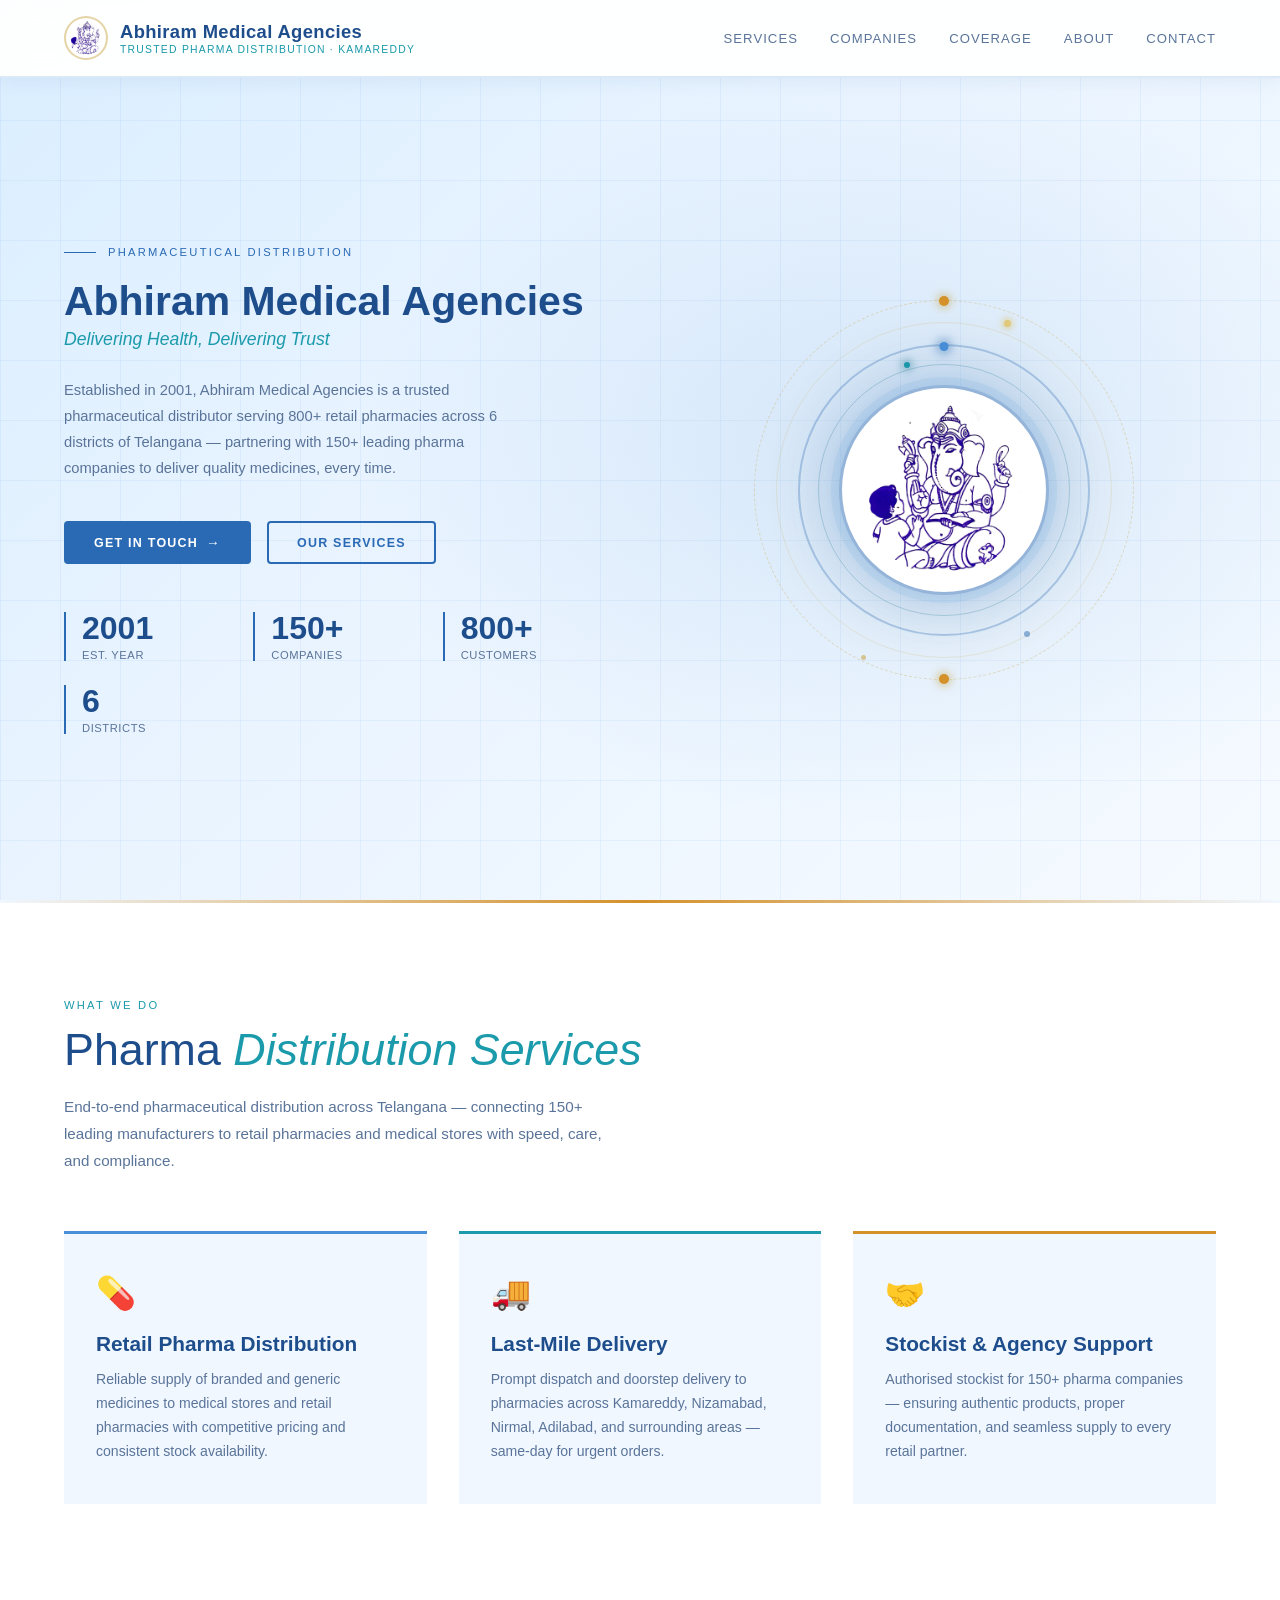
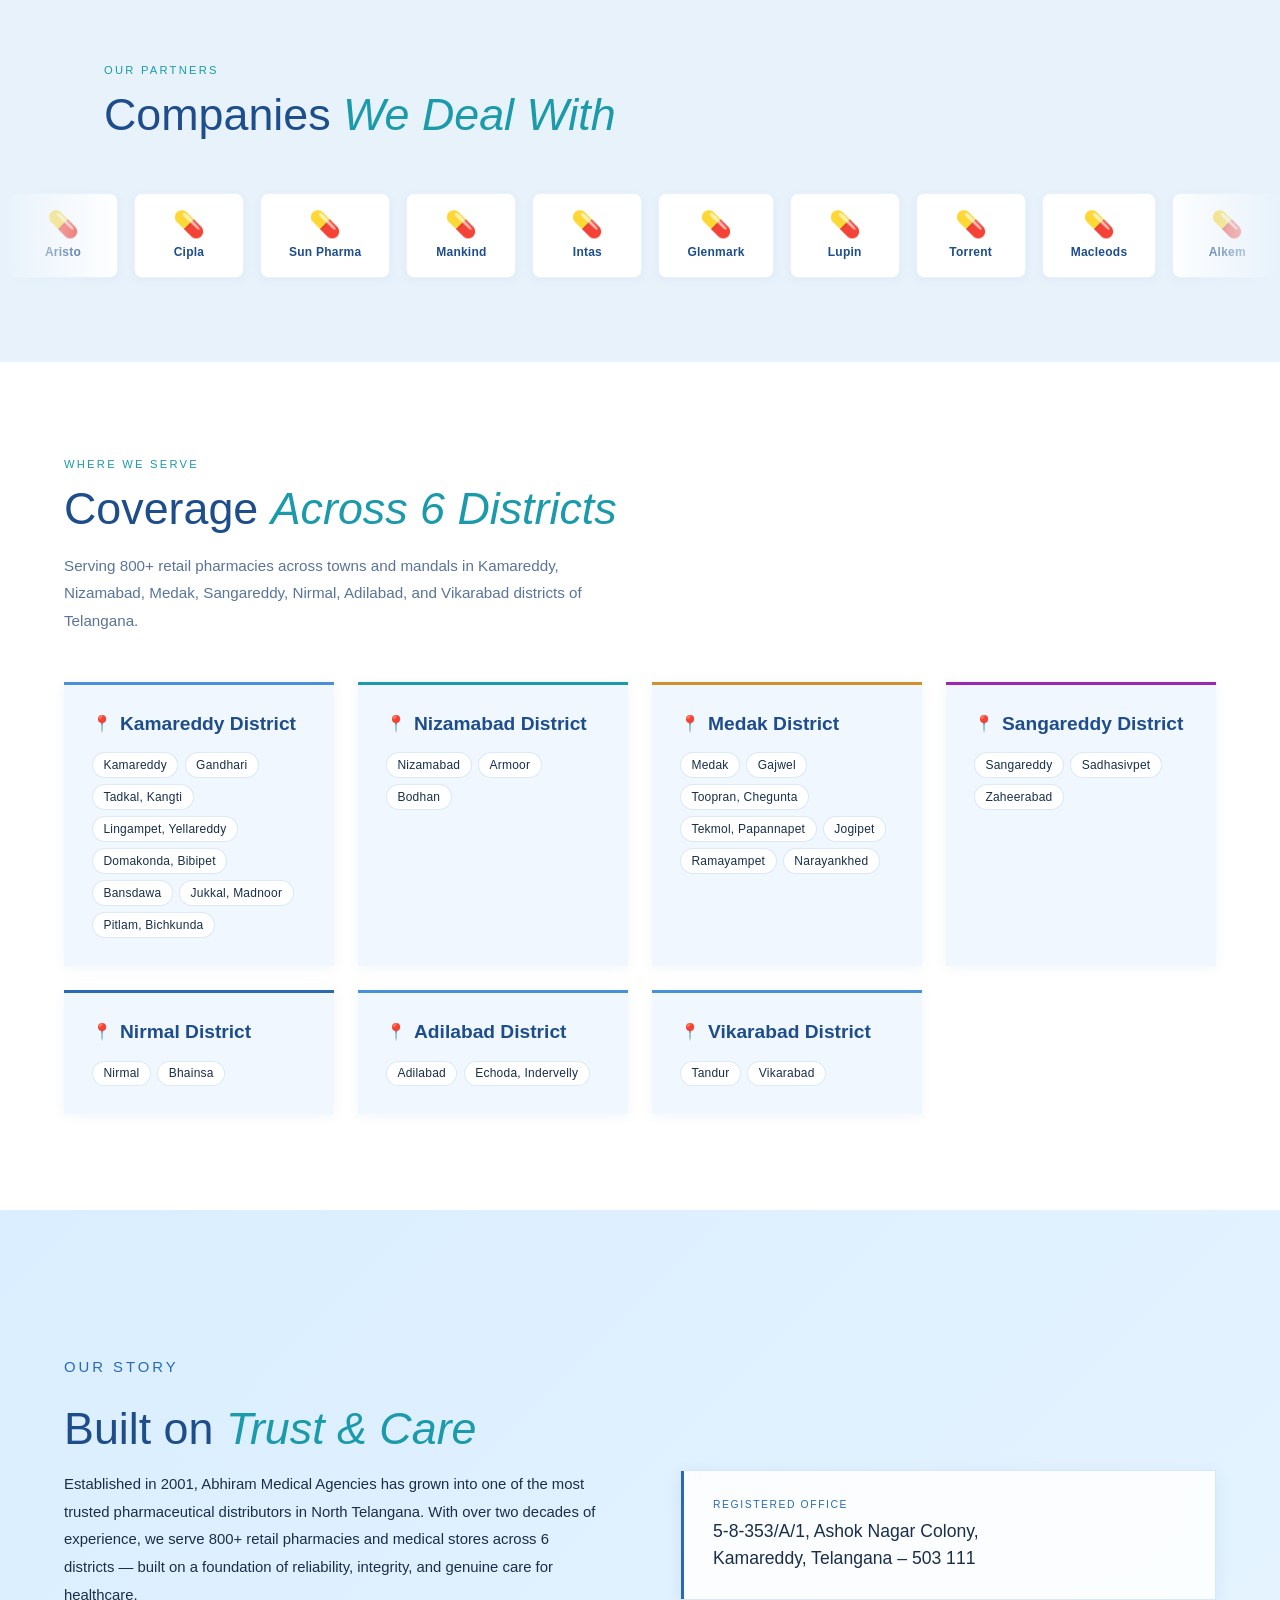
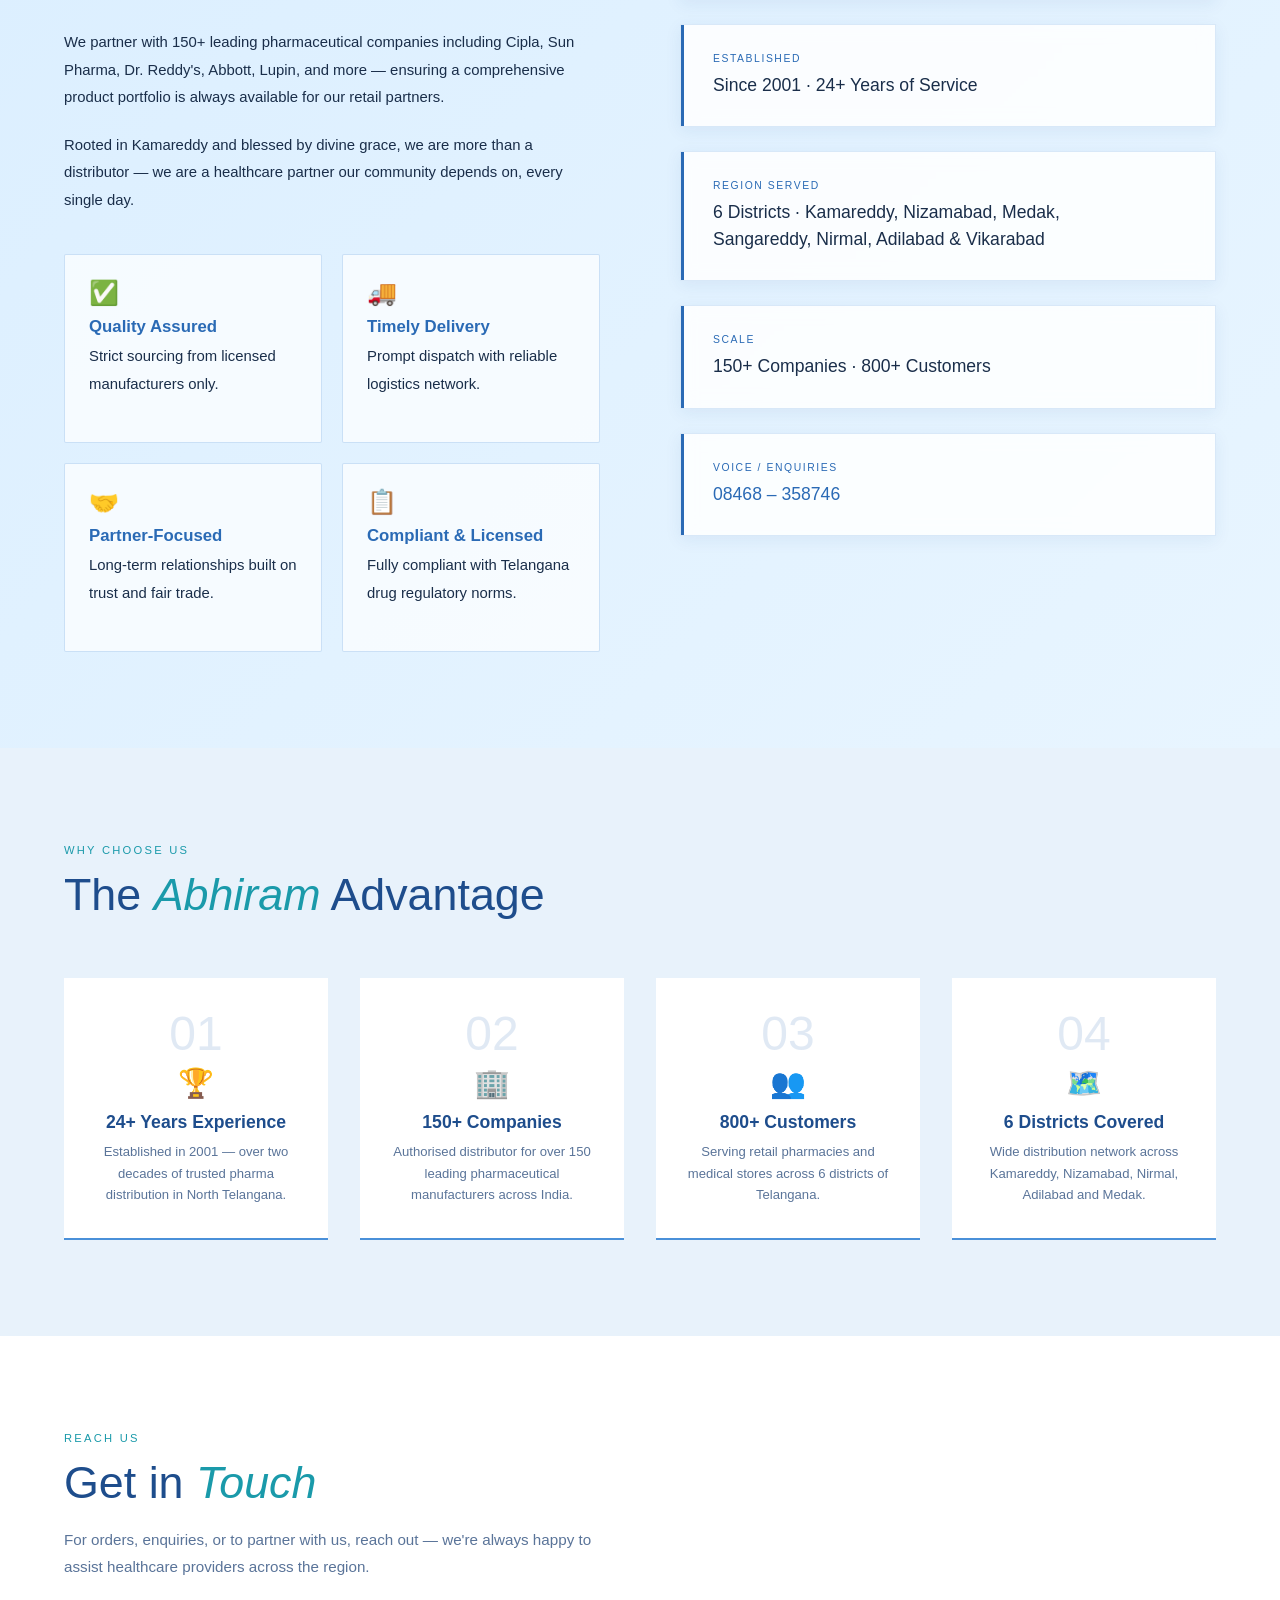
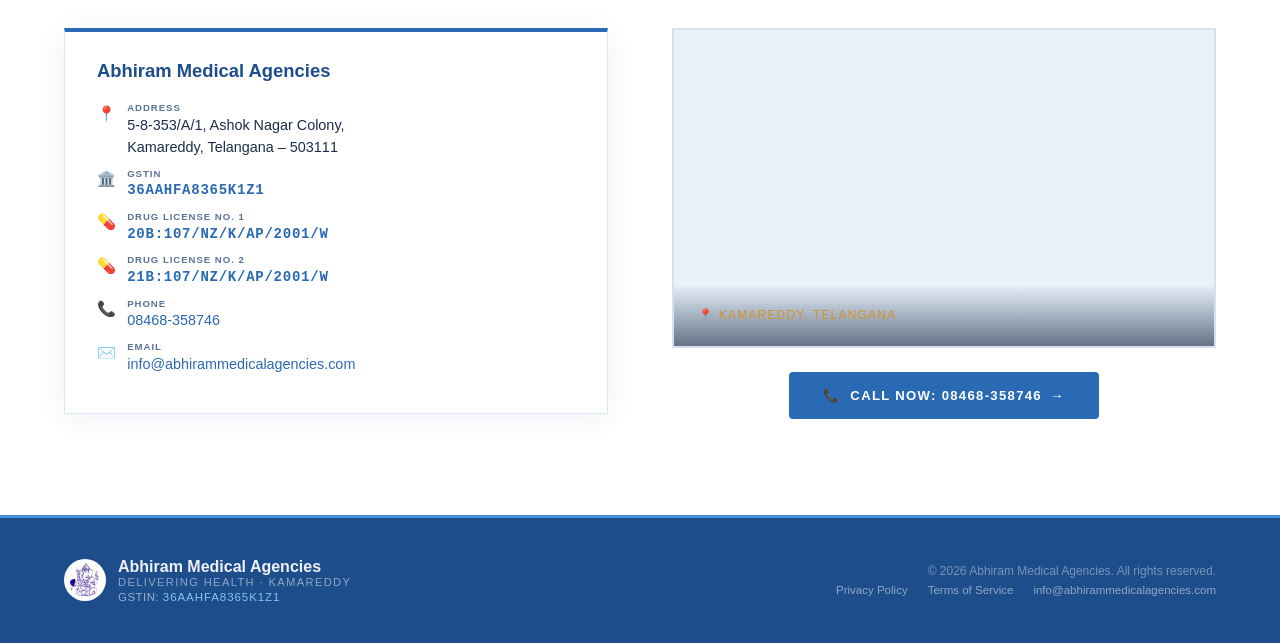
==== commit 8f551036: "Add files via upload" ====
--- a/index.html
+++ b/index.html
@@ -372,8 +372,8 @@
           <div class="biz-card-name">Abhiram Medical Agencies</div>
           <div class="biz-card-row"><span class="biz-icon">📍</span><div><div class="biz-label">Address</div><div class="biz-value">5-8-353/A/1, Ashok Nagar Colony,<br>Kamareddy, Telangana – 503111</div></div></div>
           <div class="biz-card-row"><span class="biz-icon">🏛️</span><div><div class="biz-label">GSTIN</div><div class="biz-value mono">36AAHFA8365K1Z1</div></div></div>
-          <div class="biz-card-row"><span class="biz-icon">💊</span><div><div class="biz-label">Drug License No. 1</div><div class="biz-value mono">XXXXXXXX</div></div></div>
-          <div class="biz-card-row"><span class="biz-icon">💊</span><div><div class="biz-label">Drug License No. 2</div><div class="biz-value mono">XXXXXXXX</div></div></div>
+          <div class="biz-card-row"><span class="biz-icon">💊</span><div><div class="biz-label">Drug License No. 1</div><div class="biz-value mono">20B:107/NZ/K/AP/2001/W</div></div></div>
+          <div class="biz-card-row"><span class="biz-icon">💊</span><div><div class="biz-label">Drug License No. 2</div><div class="biz-value mono">21B:107/NZ/K/AP/2001/W</div></div></div>
           <div class="biz-card-row"><span class="biz-icon">📞</span><div><div class="biz-label">Phone</div><div class="biz-value"><a href="tel:08468358746">08468-358746</a></div></div></div>
           <div class="biz-card-row"><span class="biz-icon">✉️</span><div><div class="biz-label">Email</div><div class="biz-value"><a href="mailto:info@abhirammedicalagencies.com">info@abhirammedicalagencies.com</a></div></div></div>
         </div>
--- a/css/styles.css
+++ b/css/styles.css
@@ -0,0 +1,765 @@
+    *, *::before, *::after { box-sizing: border-box; margin: 0; padding: 0; }
+
+    :root {
+      --navy: #1e4d8c;
+      --cobalt: #2a6ab5;
+      --sky: #4a90d9;
+      --teal: #1a9aaa;
+      --gold: #d4912a;
+      --cream: #f0f7ff;
+      --white: #ffffff;
+      --light-grey: #e8f2fb;
+      --text: #1a2e4a;
+      --muted: #5a7499;
+    }
+
+    html { scroll-behavior: smooth; }
+
+    body {
+      font-family: 'Inter', sans-serif;
+      color: var(--text);
+      background: var(--cream);
+      overflow-x: hidden;
+    }
+
+    /* ── NAV ── */
+    nav {
+      position: fixed; top: 0; left: 0; right: 0; z-index: 100;
+      display: flex; align-items: center; justify-content: space-between;
+      padding: 1rem 5vw;
+      background: rgba(255,255,255,0.95);
+      backdrop-filter: blur(12px);
+      border-bottom: 2px solid rgba(74,144,217,0.2);
+      box-shadow: 0 2px 20px rgba(30,77,140,0.08);
+    }
+    .nav-logo {
+      display: flex; align-items: center; gap: 0.75rem;
+    }
+    .nav-logo img {
+      height: 44px; width: 44px; object-fit: cover;
+      border-radius: 50%;
+      background: #fff;
+      padding: 3px;
+      border: 2px solid rgba(201,168,76,0.5);
+    }
+    .nav-brand {
+      display: flex; flex-direction: column;
+    }
+    .nav-brand .name {
+      font-family: 'Plus Jakarta Sans', sans-serif;
+      font-size: 1.15rem; font-weight: 600;
+      color: var(--navy); letter-spacing: 0.02em;
+      line-height: 1.2;
+    }
+    .nav-brand .tagline {
+      font-size: 0.65rem; letter-spacing: 0.12em;
+      color: var(--teal); text-transform: uppercase;
+    }
+    .nav-links {
+      display: flex; gap: 2rem; list-style: none;
+    }
+    .nav-links a {
+      color: var(--muted);
+      text-decoration: none; font-size: 0.82rem;
+      letter-spacing: 0.08em; text-transform: uppercase;
+      transition: color 0.3s;
+    }
+    .nav-links a:hover { color: var(--cobalt); }
+
+    /* ── HERO ── */
+    #hero {
+      min-height: 100vh;
+      background: linear-gradient(135deg, #daeeff 0%, #eaf4ff 45%, #f5faff 100%);
+      display: flex; align-items: center;
+      position: relative; overflow: hidden;
+      padding: 0 5vw;
+    }
+    #hero::before {
+      content: '';
+      position: absolute; inset: 0;
+      background: radial-gradient(ellipse 60% 60% at 70% 50%, rgba(74,144,217,0.15) 0%, transparent 70%);
+    }
+    .hero-grid {
+      position: absolute; inset: 0; pointer-events: none;
+      background-image:
+        linear-gradient(rgba(74,144,217,0.08) 1px, transparent 1px),
+        linear-gradient(90deg, rgba(74,144,217,0.08) 1px, transparent 1px);
+      background-size: 60px 60px;
+    }
+    .hero-content {
+      position: relative; z-index: 2;
+      display: grid; grid-template-columns: 1fr 1fr;
+      align-items: center; gap: 4rem;
+      width: 100%; max-width: 1200px; margin: 0 auto;
+      padding-top: 5rem;
+    }
+    .hero-text {}
+    .hero-eyebrow {
+      font-size: 0.7rem; letter-spacing: 0.2em;
+      text-transform: uppercase; color: var(--cobalt);
+      margin-bottom: 1.25rem;
+      display: flex; align-items: center; gap: 0.75rem;
+    }
+    .hero-eyebrow::before {
+      content: ''; display: block;
+      width: 32px; height: 1px; background: var(--cobalt);
+    }
+    .hero-title {
+      font-family: 'Plus Jakarta Sans', sans-serif;
+      font-size: clamp(1.7rem, 3.2vw, 2.8rem);
+      font-weight: 700; line-height: 1.15;
+      color: var(--navy);
+      margin-bottom: 0.25rem;
+      white-space: nowrap;
+    }
+    .hero-title span {
+      display: inline; font-weight: 700;
+      color: var(--cobalt);
+    }
+    .hero-subtitle {
+      font-family: 'Plus Jakarta Sans', sans-serif;
+      font-size: 1.1rem; font-style: italic;
+      color: var(--teal);
+      margin-bottom: 1.75rem;
+    }
+    .hero-desc {
+      font-size: 0.92rem; line-height: 1.75;
+      color: var(--muted);
+      max-width: 440px;
+      margin-bottom: 2.5rem;
+    }
+    .hero-ctas {
+      display: flex; gap: 1rem; flex-wrap: wrap;
+    }
+    .btn-primary {
+      display: inline-flex; align-items: center; gap: 0.5rem;
+      background: var(--cobalt);
+      color: #fff;
+      padding: 0.75rem 1.75rem;
+      border: 2px solid var(--cobalt);
+      border-radius: 4px;
+      cursor: pointer;
+      font-family: 'Inter', sans-serif;
+      font-size: 0.78rem; font-weight: 600;
+      letter-spacing: 0.1em; text-transform: uppercase;
+      text-decoration: none;
+      transition: background 0.25s, color 0.25s, box-shadow 0.25s, transform 0.2s;
+      position: relative; overflow: hidden;
+    }
+    .btn-primary::after {
+      content: '→';
+      font-size: 0.85rem;
+      transition: transform 0.25s;
+      display: inline-block;
+    }
+    .btn-primary:hover {
+      background: var(--navy);
+      border-color: var(--navy);
+      box-shadow: 0 6px 20px rgba(30,77,140,0.28);
+      transform: translateY(-2px);
+    }
+    .btn-primary:hover::after {
+      transform: translateX(4px);
+    }
+    .btn-outline {
+      display: inline-flex; align-items: center; gap: 0.5rem;
+      background: transparent;
+      color: var(--cobalt);
+      padding: 0.75rem 1.75rem;
+      border: 2px solid var(--cobalt);
+      border-radius: 4px;
+      cursor: pointer;
+      font-family: 'Inter', sans-serif;
+      font-size: 0.78rem; font-weight: 600;
+      letter-spacing: 0.1em; text-transform: uppercase;
+      text-decoration: none;
+      transition: background 0.25s, color 0.25s, box-shadow 0.25s, transform 0.2s;
+    }
+    .btn-outline:hover {
+      background: var(--cobalt);
+      color: var(--white);
+      box-shadow: 0 6px 20px rgba(30,77,140,0.18);
+      transform: translateY(-2px);
+    }
+    .hero-visual {
+      display: flex; justify-content: center; align-items: center;
+    }
+    .logo-showcase {
+      position: relative;
+      width: 380px; height: 380px;
+      display: flex; align-items: center; justify-content: center;
+    }
+
+    /* Outermost glow halo */
+    .logo-halo {
+      position: absolute; inset: -10px;
+      border-radius: 50%;
+      background: radial-gradient(ellipse at center, rgba(201,168,76,0.08) 0%, transparent 70%);
+      animation: pulse-halo 3s ease-in-out infinite;
+    }
+    @keyframes pulse-halo {
+      0%, 100% { opacity: 0.5; transform: scale(1); }
+      50% { opacity: 1; transform: scale(1.04); }
+    }
+
+    /* Ring 1 — outermost, dashed gold, slow CW */
+    .ring-1 {
+      position: absolute; inset: 0;
+      border-radius: 50%;
+      border: 1.5px dashed rgba(201,168,76,0.35);
+      animation: spin-cw 28s linear infinite;
+    }
+    .ring-1::before, .ring-1::after {
+      content: '';
+      position: absolute;
+      width: 10px; height: 10px; border-radius: 50%;
+      background: var(--gold);
+      box-shadow: 0 0 8px 2px rgba(201,168,76,0.6);
+    }
+    .ring-1::before { top: -5px; left: 50%; transform: translateX(-50%); }
+    .ring-1::after  { bottom: -5px; left: 50%; transform: translateX(-50%); }
+
+    /* Ring 2 — gold solid thin, CCW */
+    .ring-2 {
+      position: absolute; inset: 22px;
+      border-radius: 50%;
+      border: 1px solid rgba(201,168,76,0.18);
+      animation: spin-ccw 20s linear infinite;
+    }
+    .ring-2::before {
+      content: '';
+      position: absolute;
+      width: 7px; height: 7px; border-radius: 50%;
+      background: #e0c97a;
+      box-shadow: 0 0 6px 2px rgba(224,201,122,0.7);
+      top: -3.5px; right: 30%;
+    }
+    .ring-2::after {
+      content: '';
+      position: absolute;
+      width: 5px; height: 5px; border-radius: 50%;
+      background: rgba(201,168,76,0.6);
+      bottom: -2.5px; left: 25%;
+    }
+
+    /* Ring 3 — sky blue, medium CW */
+    .ring-3 {
+      position: absolute; inset: 44px;
+      border-radius: 50%;
+      border: 2px solid rgba(46,109,180,0.3);
+      animation: spin-cw 16s linear infinite;
+    }
+    .ring-3::before {
+      content: '';
+      position: absolute;
+      width: 9px; height: 9px; border-radius: 50%;
+      background: var(--sky);
+      box-shadow: 0 0 10px 3px rgba(46,109,180,0.5);
+      top: -4.5px; left: 50%; transform: translateX(-50%);
+    }
+    .ring-3::after {
+      content: '';
+      position: absolute;
+      width: 6px; height: 6px; border-radius: 50%;
+      background: rgba(46,109,180,0.5);
+      bottom: -3px; right: 20%;
+    }
+
+    /* Ring 4 — teal accent, CCW fast */
+    .ring-4 {
+      position: absolute; inset: 64px;
+      border-radius: 50%;
+      border: 1.5px solid rgba(29,122,138,0.25);
+      animation: spin-ccw 12s linear infinite;
+    }
+    .ring-4::before {
+      content: '';
+      position: absolute;
+      width: 6px; height: 6px; border-radius: 50%;
+      background: var(--teal);
+      box-shadow: 0 0 8px 2px rgba(29,122,138,0.6);
+      top: -3px; left: 35%; transform: translateX(-50%);
+    }
+
+    @keyframes spin-cw  { to { transform: rotate(360deg); } }
+    @keyframes spin-ccw { to { transform: rotate(-360deg); } }
+
+    /* SVG orbit track (decorative arc markers) */
+    .ring-svg {
+      position: absolute; inset: 0;
+      width: 100%; height: 100%;
+      animation: spin-cw 40s linear infinite;
+      opacity: 0.18;
+    }
+
+    /* Center circle */
+    .logo-circle {
+      position: relative; z-index: 2;
+      width: 210px; height: 210px; border-radius: 50%;
+      background: #ffffff;
+      border: 3px solid rgba(42,106,181,0.5);
+      display: flex; align-items: center; justify-content: center;
+      box-shadow:
+        0 0 0 8px rgba(74,144,217,0.1),
+        0 0 50px rgba(74,144,217,0.3),
+        0 0 80px rgba(30,77,140,0.15);
+      animation: pulse-border 4s ease-in-out infinite;
+      overflow: hidden;
+    }
+    @keyframes pulse-border {
+      0%, 100% { box-shadow: 0 0 0 8px rgba(74,144,217,0.1), 0 0 50px rgba(74,144,217,0.3), 0 0 80px rgba(30,77,140,0.15); }
+      50%       { box-shadow: 0 0 0 14px rgba(74,144,217,0.15), 0 0 70px rgba(74,144,217,0.45), 0 0 100px rgba(30,77,140,0.25); }
+    }
+    .logo-circle img {
+      width: 170px; height: 170px;
+      object-fit: cover;
+      border-radius: 50%;
+      background: #ffffff;
+      opacity: 1;
+      animation: float 6s ease-in-out infinite;
+    }
+    @keyframes float {
+      0%, 100% { transform: translateY(0px); }
+      50% { transform: translateY(-6px); }
+    }
+    .hero-stats {
+      display: grid; grid-template-columns: repeat(3, 1fr);
+      gap: 1.5rem; margin-top: 3rem;
+    }
+    .stat {
+      border-left: 2px solid var(--cobalt);
+      padding-left: 1rem;
+    }
+    .stat-num {
+      font-family: 'Plus Jakarta Sans', sans-serif;
+      font-size: 2rem; font-weight: 600;
+      color: var(--navy); line-height: 1;
+    }
+    .stat-label {
+      font-size: 0.7rem; letter-spacing: 0.05em;
+      color: var(--muted);
+      text-transform: uppercase; margin-top: 0.3rem;
+    }
+
+    /* ── DIVIDER ── */
+    .gold-divider {
+      height: 3px;
+      background: linear-gradient(90deg, transparent, var(--gold), transparent);
+    }
+
+    /* ── SECTION BASE ── */
+    section { padding: 6rem 5vw; }
+    .section-inner { max-width: 1200px; margin: 0 auto; }
+    .section-eyebrow {
+      font-size: 0.7rem; letter-spacing: 0.2em;
+      text-transform: uppercase; color: var(--teal);
+      margin-bottom: 0.75rem;
+    }
+    .section-title {
+      font-family: 'Plus Jakarta Sans', sans-serif;
+      font-size: clamp(2rem, 3.5vw, 2.8rem);
+      font-weight: 400; line-height: 1.2;
+      color: var(--navy);
+      margin-bottom: 1rem;
+    }
+    .section-title em { font-style: italic; color: var(--teal); }
+    .section-lead {
+      font-size: 0.95rem; color: var(--muted);
+      line-height: 1.8; max-width: 560px;
+    }
+
+    /* ── SERVICES ── */
+    #services { background: var(--white); }
+    .services-grid {
+      display: grid;
+      grid-template-columns: repeat(auto-fit, minmax(260px, 1fr));
+      gap: 2rem; margin-top: 3.5rem;
+    }
+    .service-card {
+      background: var(--cream);
+      padding: 2.5rem 2rem;
+      border-top: 3px solid var(--sky);
+      position: relative;
+      transition: transform 0.3s, box-shadow 0.3s;
+    }
+    .service-card:hover {
+      transform: translateY(-6px);
+      box-shadow: 0 20px 50px rgba(13,31,60,0.12);
+    }
+    .service-card:nth-child(2) { border-top-color: var(--teal); }
+    .service-card:nth-child(3) { border-top-color: var(--gold); }
+    .service-card:nth-child(4) { border-top-color: var(--cobalt); }
+    .service-icon {
+      font-size: 2rem; margin-bottom: 1.25rem;
+    }
+    .service-name {
+      font-family: 'Plus Jakarta Sans', sans-serif;
+      font-size: 1.3rem; font-weight: 600;
+      color: var(--navy); margin-bottom: 0.75rem;
+    }
+    .service-desc {
+      font-size: 0.88rem; color: var(--muted); line-height: 1.7;
+    }
+
+    /* ── ABOUT ── */
+    #about {
+      background: linear-gradient(135deg, #daeeff 0%, #e8f5ff 100%);
+    }
+    #about .section-title { color: var(--navy); }
+    #about .section-lead { color: var(--muted); }
+    #about .section-eyebrow { color: var(--cobalt); }
+    .about-grid {
+      display: grid; grid-template-columns: 1fr 1fr;
+      gap: 5rem; align-items: center; margin-top: 3rem;
+    }
+    .about-text p {
+      font-size: 0.93rem; color: var(--text);
+      line-height: 1.85; margin-bottom: 1.25rem;
+    }
+    .about-pillars {
+      display: grid; grid-template-columns: 1fr 1fr;
+      gap: 1.25rem; margin-top: 2.5rem;
+    }
+    .pillar {
+      padding: 1.5rem;
+      background: rgba(255,255,255,0.7);
+      border: 1px solid rgba(74,144,217,0.25);
+      border-radius: 2px;
+    }
+    .pillar-icon { font-size: 1.5rem; margin-bottom: 0.6rem; }
+    .pillar-title {
+      font-family: 'Plus Jakarta Sans', sans-serif;
+      font-size: 1.05rem; font-weight: 600;
+      color: var(--cobalt); margin-bottom: 0.4rem;
+    }
+    .pillar-text {
+      font-size: 0.8rem; color: var(--muted);
+      line-height: 1.6;
+    }
+    .about-visual {
+      position: relative;
+    }
+    .about-badge-wrap {
+      display: flex; flex-direction: column; gap: 1.5rem;
+    }
+    .info-badge {
+      background: rgba(255,255,255,0.85);
+      border: 1px solid rgba(74,144,217,0.2);
+      padding: 1.75rem 2rem;
+      backdrop-filter: blur(8px);
+      position: relative;
+      overflow: hidden;
+      box-shadow: 0 4px 16px rgba(30,77,140,0.07);
+    }
+    .info-badge::before {
+      content: ''; position: absolute;
+      left: 0; top: 0; bottom: 0; width: 3px;
+      background: var(--cobalt);
+    }
+    .info-badge-label {
+      font-size: 0.65rem; letter-spacing: 0.15em;
+      text-transform: uppercase; color: var(--cobalt);
+      margin-bottom: 0.5rem;
+    }
+    .info-badge-value {
+      font-family: 'Plus Jakarta Sans', sans-serif;
+      font-size: 1.1rem; font-weight: 400;
+      color: var(--text); line-height: 1.5;
+    }
+    .info-badge-value a {
+      color: var(--cobalt); text-decoration: none;
+    }
+    .info-badge-value a:hover { color: var(--teal); }
+
+    /* ── WHY US ── */
+    #why { background: var(--light-grey); }
+    .why-grid {
+      display: grid;
+      grid-template-columns: repeat(auto-fit, minmax(200px, 1fr));
+      gap: 2rem; margin-top: 3.5rem;
+    }
+    .why-item {
+      text-align: center; padding: 2rem 1.5rem;
+      background: var(--white);
+      border-bottom: 2px solid var(--sky);
+      transition: border-color 0.3s, transform 0.3s;
+    }
+    .why-item:hover {
+      border-bottom-color: var(--gold);
+      transform: translateY(-4px);
+    }
+    .why-num {
+      font-family: 'Plus Jakarta Sans', sans-serif;
+      font-size: 3rem; font-weight: 300;
+      color: rgba(46,109,180,0.15); line-height: 1;
+      margin-bottom: 0.5rem;
+    }
+    .why-icon { font-size: 1.8rem; margin-bottom: 0.75rem; }
+    .why-title {
+      font-family: 'Plus Jakarta Sans', sans-serif;
+      font-size: 1.1rem; font-weight: 600;
+      color: var(--navy); margin-bottom: 0.5rem;
+    }
+    .why-text {
+      font-size: 0.82rem; color: var(--muted); line-height: 1.65;
+    }
+
+    /* ── CONTACT ── */
+    #contact { background: var(--white); }
+    .contact-wrapper {
+      display: grid; grid-template-columns: 1fr 1fr;
+      gap: 4rem; margin-top: 3rem; align-items: start;
+    }
+    .contact-info {}
+    .contact-card {
+      background: var(--light-grey);
+      border-left: 3px solid var(--cobalt);
+      padding: 2rem 2rem 2rem 1.75rem;
+      margin-bottom: 1.25rem;
+      box-shadow: 0 2px 12px rgba(30,77,140,0.06);
+    }
+    .contact-card-label {
+      font-size: 0.65rem; letter-spacing: 0.15em;
+      text-transform: uppercase; color: var(--cobalt);
+      margin-bottom: 0.6rem;
+    }
+    .contact-card-value {
+      font-size: 0.95rem; color: var(--text);
+      line-height: 1.65;
+    }
+    .contact-card-value a {
+      color: var(--cobalt);
+      text-decoration: none; font-weight: 500;
+    }
+    .contact-card-value a:hover { color: var(--teal); }
+    .map-wrap {
+      background: var(--light-grey);
+      height: 320px; overflow: hidden;
+      border: 2px solid rgba(13,31,60,0.08);
+      position: relative;
+    }
+    .map-wrap iframe {
+      width: 100%; height: 100%;
+      border: none; display: block;
+    }
+    .map-overlay {
+      position: absolute; bottom: 0; left: 0; right: 0;
+      background: linear-gradient(transparent, rgba(13,31,60,0.6));
+      padding: 1.5rem; pointer-events: none;
+    }
+    .map-label {
+      font-size: 0.75rem; letter-spacing: 0.1em;
+      text-transform: uppercase; color: var(--gold);
+    }
+
+    /* ── FOOTER ── */
+    footer {
+      background: var(--navy);
+      padding: 2.5rem 5vw;
+      display: flex; align-items: center;
+      justify-content: space-between; flex-wrap: wrap; gap: 1rem;
+      border-top: 3px solid var(--sky);
+    }
+    .footer-logo {
+      display: flex; align-items: center; gap: 0.75rem;
+    }
+    .footer-logo img {
+      height: 42px; width: 42px; object-fit: cover;
+      border-radius: 50%;
+      background: #fff;
+      padding: 2px;
+      border: 2px solid rgba(255,255,255,0.4);
+    }
+    .footer-brand {
+      font-family: 'Plus Jakarta Sans', sans-serif;
+      font-size: 1rem; font-weight: 600; color: rgba(255,255,255,0.92);
+    }
+    .footer-copy {
+      font-size: 0.75rem; color: rgba(255,255,255,0.4);
+    }
+    .footer-tagline {
+      font-size: 0.7rem; letter-spacing: 0.12em;
+      text-transform: uppercase; color: rgba(255,255,255,0.5);
+    }
+    .footer-gst {
+      font-size: 0.72rem; color: rgba(255,255,255,0.55);
+      letter-spacing: 0.04em; margin-top: 0.2rem;
+    }
+    .footer-gst span {
+      color: #7ec8f0; font-weight: 500; letter-spacing: 0.08em;
+    }
+
+    /* ── TICKER ── */
+    .ticker-wrapper {
+      overflow: hidden;
+      padding: 0.75rem 0;
+      position: relative;
+    }
+    .ticker-wrapper::before,
+    .ticker-wrapper::after {
+      content: '';
+      position: absolute; top: 0; bottom: 0; width: 120px; z-index: 2;
+      pointer-events: none;
+    }
+    .ticker-wrapper::before {
+      left: 0;
+      background: linear-gradient(to right, var(--light-grey), transparent);
+    }
+    .ticker-wrapper::after {
+      right: 0;
+      background: linear-gradient(to left, var(--light-grey), transparent);
+    }
+    .ticker-track {
+      display: flex; gap: 0; align-items: stretch;
+      width: max-content;
+      animation: ticker-scroll 40s linear infinite;
+    }
+    .ticker-track:hover { animation-play-state: paused; }
+    @keyframes ticker-scroll {
+      0%   { transform: translateX(0); }
+      100% { transform: translateX(-50%); }
+    }
+    .ticker-item {
+      display: flex; flex-direction: column;
+      align-items: center; justify-content: center;
+      gap: 0.5rem;
+      padding: 1.1rem 1.75rem;
+      background: var(--white);
+      border: 1px solid rgba(74,144,217,0.12);
+      margin: 0 0.5rem;
+      border-radius: 8px;
+      min-width: 110px;
+      white-space: nowrap;
+      box-shadow: 0 2px 10px rgba(30,77,140,0.05);
+      transition: box-shadow 0.25s, transform 0.25s, border-color 0.25s;
+      cursor: default;
+    }
+    .ticker-item:hover {
+      box-shadow: 0 8px 24px rgba(30,77,140,0.12);
+      transform: translateY(-3px);
+      border-color: rgba(74,144,217,0.3);
+    }
+    .co-icon {
+      font-size: 1.6rem;
+      line-height: 1;
+    }
+    .co-name {
+      font-family: 'Inter', sans-serif;
+      font-size: 0.75rem; font-weight: 600;
+      color: var(--navy);
+      letter-spacing: 0.02em;
+      text-align: center;
+    }
+
+    /* ── COVERAGE ── */
+    .coverage-grid {
+      display: grid;
+      grid-template-columns: repeat(auto-fit, minmax(260px, 1fr));
+      gap: 1.5rem;
+      margin-top: 3rem;
+    }
+    .district-card {
+      background: var(--cream);
+      border-top: 3px solid var(--sky);
+      padding: 1.75rem;
+      box-shadow: 0 2px 12px rgba(30,77,140,0.06);
+      transition: transform 0.3s, box-shadow 0.3s;
+    }
+    .district-card:hover {
+      transform: translateY(-4px);
+      box-shadow: 0 10px 30px rgba(30,77,140,0.12);
+    }
+    .district-card:nth-child(2) { border-top-color: var(--teal); }
+    .district-card:nth-child(3) { border-top-color: var(--gold); }
+    .district-card:nth-child(4) { border-top-color: #9c27b0; }
+    .district-card:nth-child(5) { border-top-color: var(--cobalt); }
+    .district-header {
+      display: flex; align-items: center; gap: 0.5rem;
+      margin-bottom: 1.1rem;
+    }
+    .district-pin { font-size: 1rem; }
+    .district-name {
+      font-family: 'Plus Jakarta Sans', sans-serif;
+      font-size: 1.2rem; font-weight: 600;
+      color: var(--navy);
+    }
+    .town-list {
+      display: flex; flex-wrap: wrap; gap: 0.4rem;
+    }
+    .town-tag {
+      background: var(--white);
+      border: 1px solid rgba(74,144,217,0.2);
+      color: var(--text);
+      font-size: 0.75rem;
+      padding: 0.3rem 0.65rem;
+      border-radius: 20px;
+      letter-spacing: 0.02em;
+    }
+
+    /* ── BUSINESS CARD ── */
+    .contact-biz-card {
+      background: var(--white);
+      border: 1px solid rgba(74,144,217,0.2);
+      border-top: 4px solid var(--cobalt);
+      padding: 1.75rem 2rem;
+      box-shadow: 0 4px 24px rgba(30,77,140,0.08);
+    }
+    .biz-card-name {
+      font-family: 'Plus Jakarta Sans', sans-serif;
+      font-size: 1.15rem; font-weight: 700;
+      color: var(--navy);
+      margin-bottom: 1.25rem;
+    }
+    .biz-card-row {
+      display: flex; align-items: flex-start;
+      gap: 0.7rem; margin-bottom: 0.6rem;
+    }
+    .biz-icon { font-size: 0.95rem; margin-top: 0.15rem; flex-shrink: 0; }
+    .biz-label {
+      font-size: 0.6rem; font-weight: 600;
+      letter-spacing: 0.1em; text-transform: uppercase;
+      color: var(--muted); margin-bottom: 0.1rem;
+    }
+    .biz-value {
+      font-size: 0.9rem; color: var(--text); line-height: 1.5;
+    }
+    .biz-value.mono {
+      font-family: 'Courier New', monospace;
+      font-size: 0.88rem; font-weight: 600;
+      color: var(--cobalt); letter-spacing: 0.05em;
+    }
+    .biz-value a {
+      color: var(--cobalt); text-decoration: none; font-weight: 500;
+    }
+    .biz-value a:hover { color: var(--teal); text-decoration: underline; }
+    .biz-card-divider {
+      height: 1px; background: var(--light-grey);
+      margin: 1rem 0;
+    }
+
+    /* ── SCROLL REVEAL ── */
+    .reveal {
+      opacity: 0; transform: translateY(24px);
+      transition: opacity 0.7s ease, transform 0.7s ease;
+    }
+    .reveal.visible {
+      opacity: 1; transform: translateY(0);
+    }
+
+    /* ── RESPONSIVE ── */
+    @media (max-width: 860px) {
+      .hero-content { grid-template-columns: 1fr; text-align: center; }
+      .hero-text { order: 2; }
+      .hero-visual { order: 1; }
+      .hero-eyebrow { justify-content: center; }
+      .hero-desc { max-width: 100%; margin: 0 auto 2.5rem; }
+      .hero-ctas { justify-content: center; }
+      .hero-stats { justify-items: start; }
+      .about-grid { grid-template-columns: 1fr; gap: 2.5rem; }
+      .contact-wrapper { grid-template-columns: 1fr; }
+      .nav-links { display: none; }
+      .logo-showcase { width: 260px; height: 260px; }
+      .logo-circle { width: 150px; height: 150px; }
+      .logo-circle img { width: 110px; height: 110px; }
+      .ring-svg { width: 260px; height: 260px; }
+    }
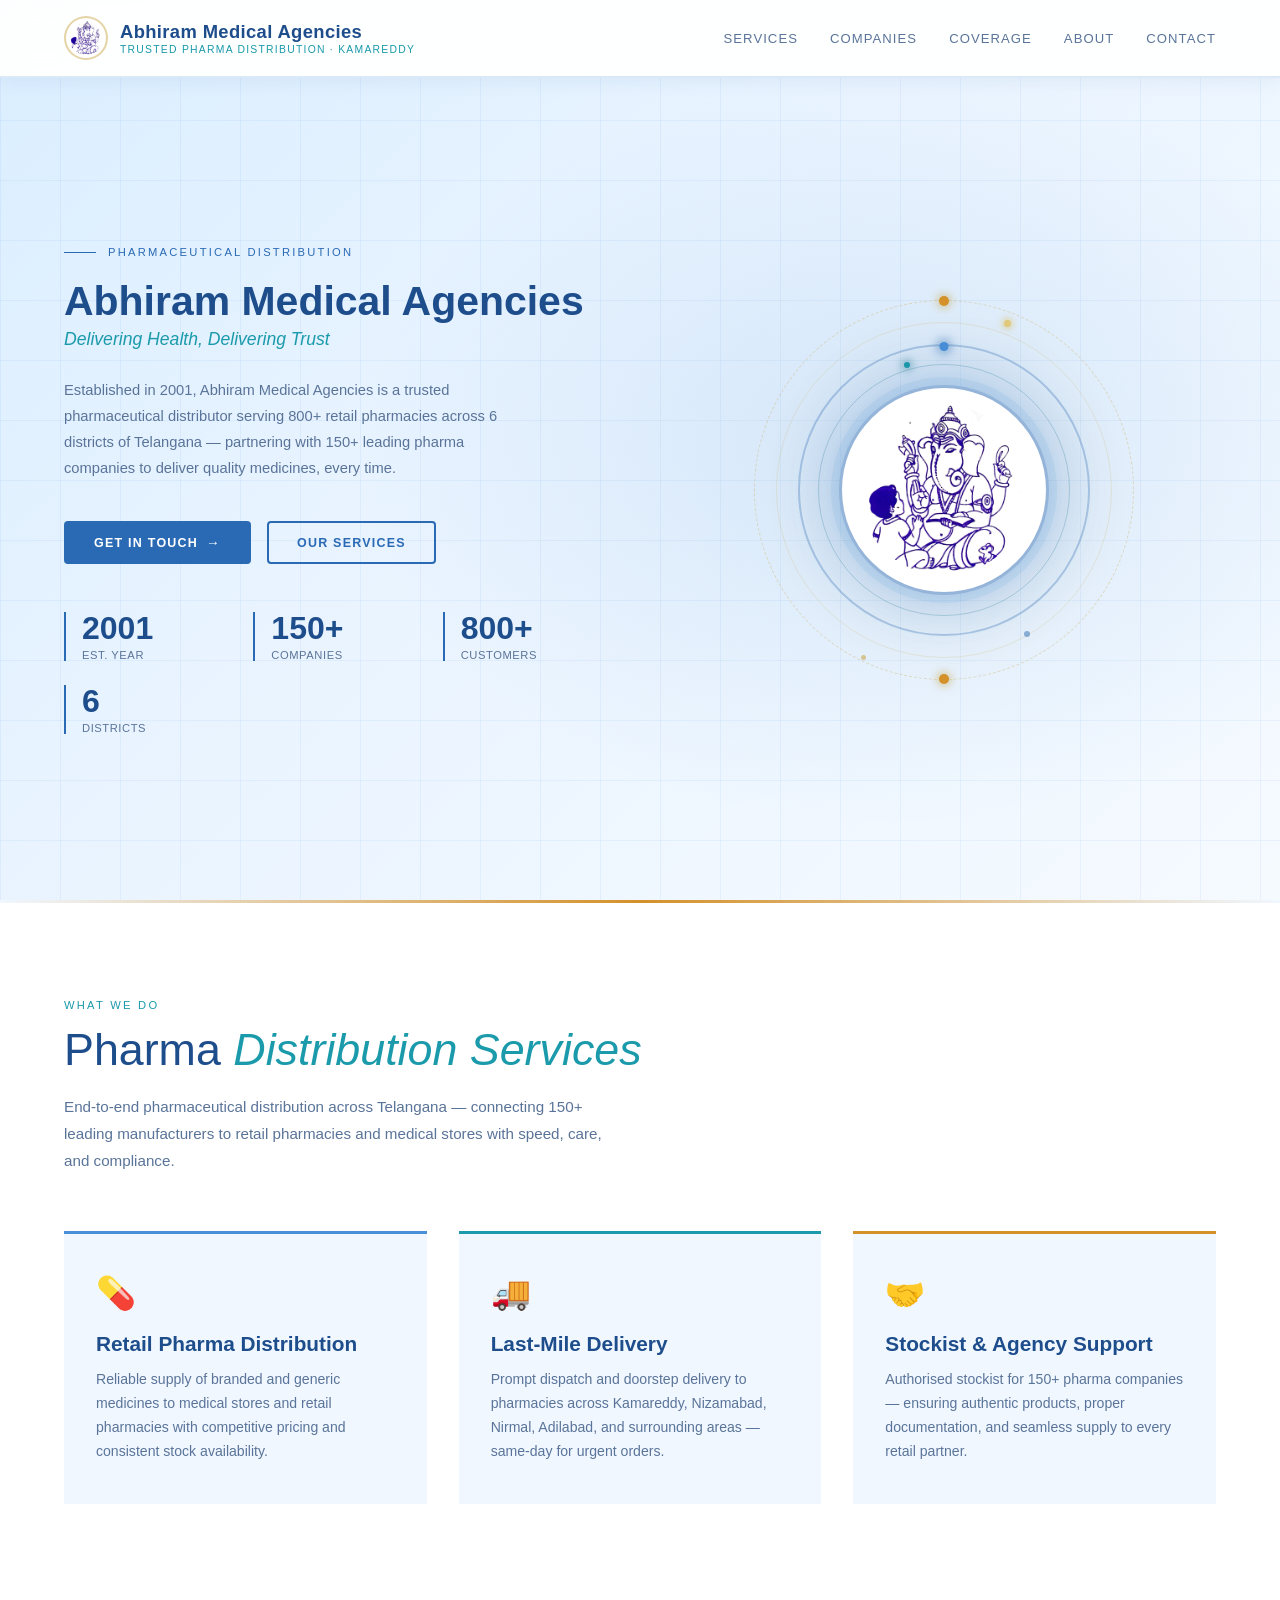
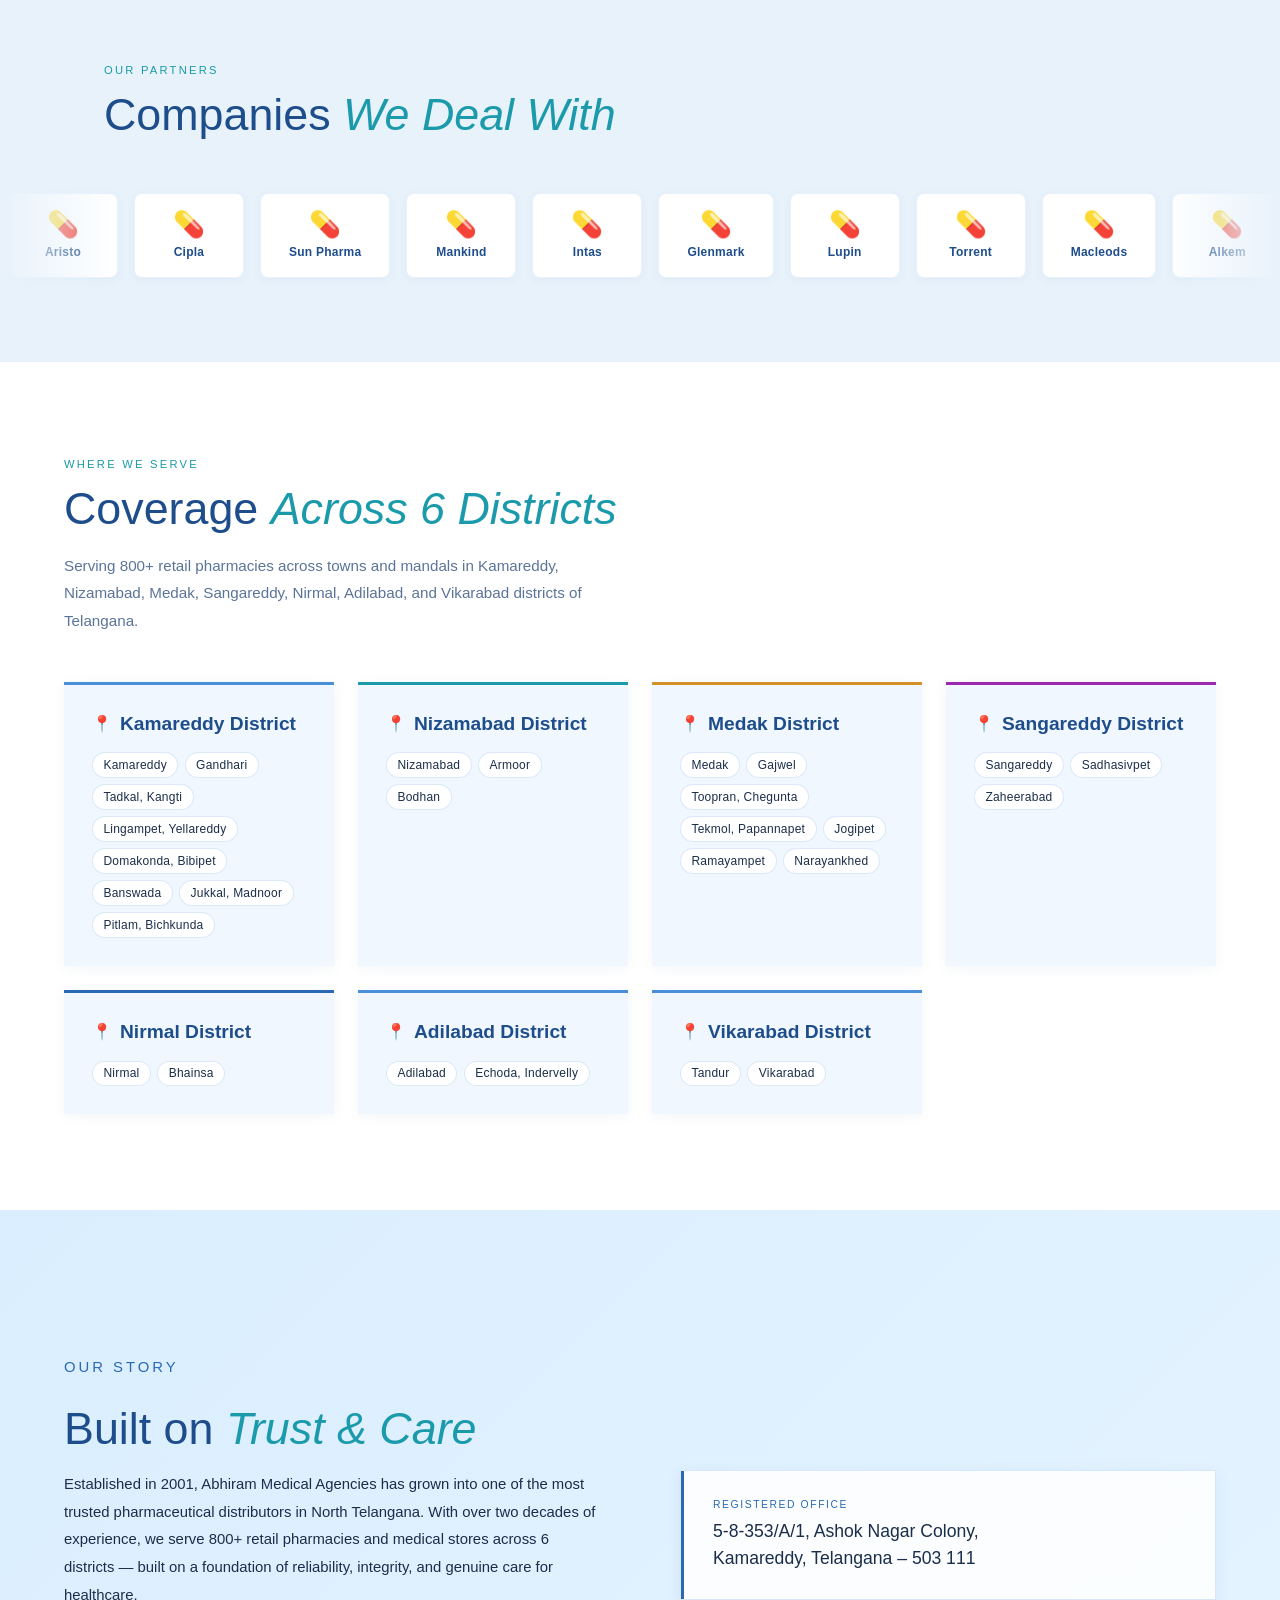
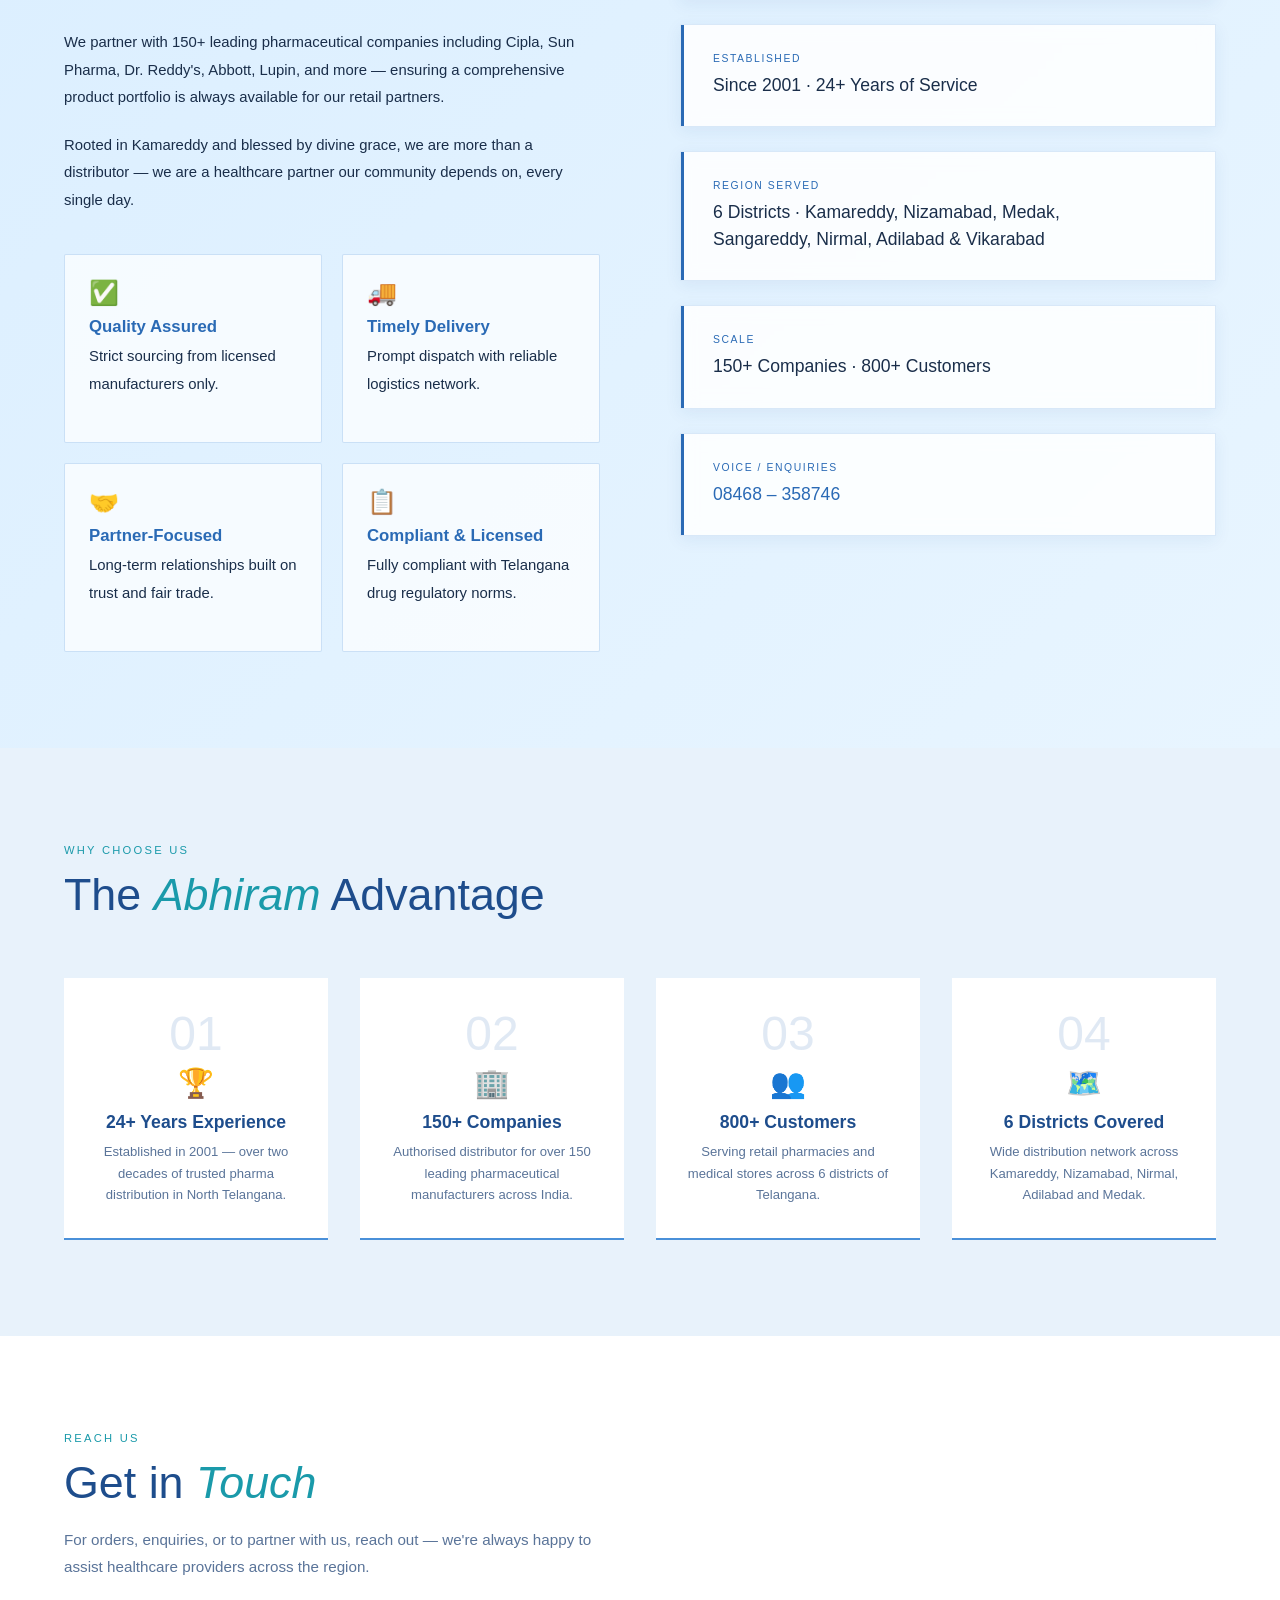
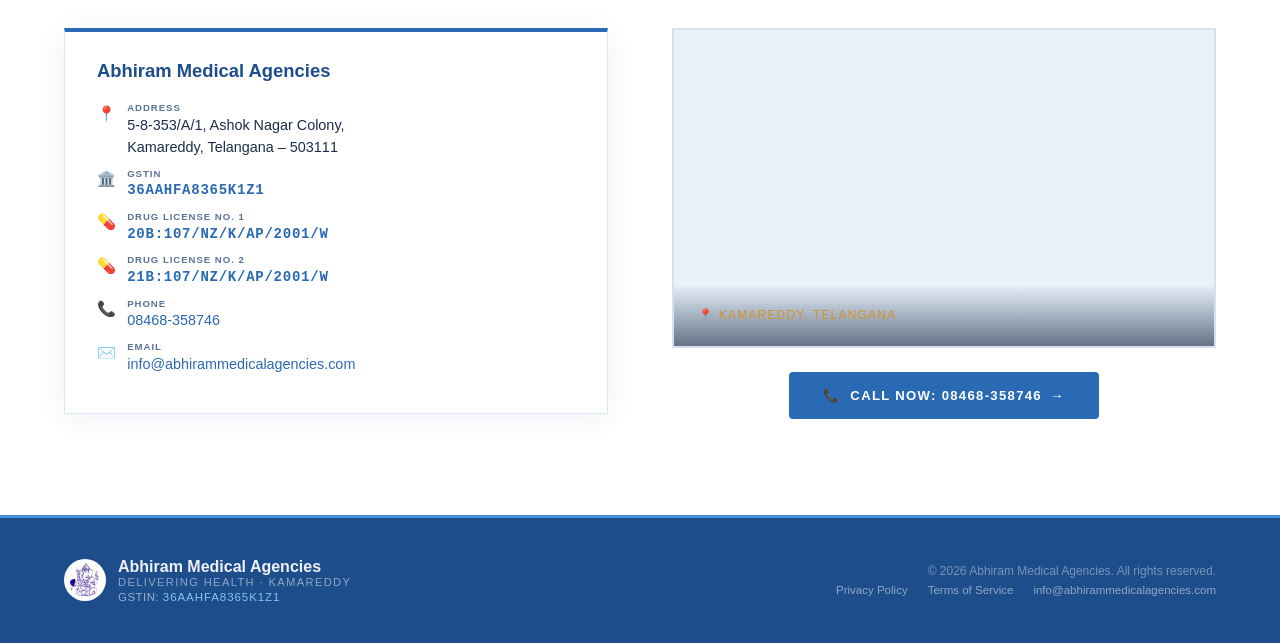
==== commit c0fb0fdd: "Add files via upload" ====
--- a/index.html
+++ b/index.html
@@ -180,7 +180,7 @@
           <span class="town-tag">Tadkal, Kangti</span>
           <span class="town-tag">Lingampet, Yellareddy</span>
           <span class="town-tag">Domakonda, Bibipet</span>
-          <span class="town-tag">Bansdawa</span>
+          <span class="town-tag">Banswada</span>
           <span class="town-tag">Jukkal, Madnoor</span>
           <span class="town-tag">Pitlam, Bichkunda</span>
         </div>
